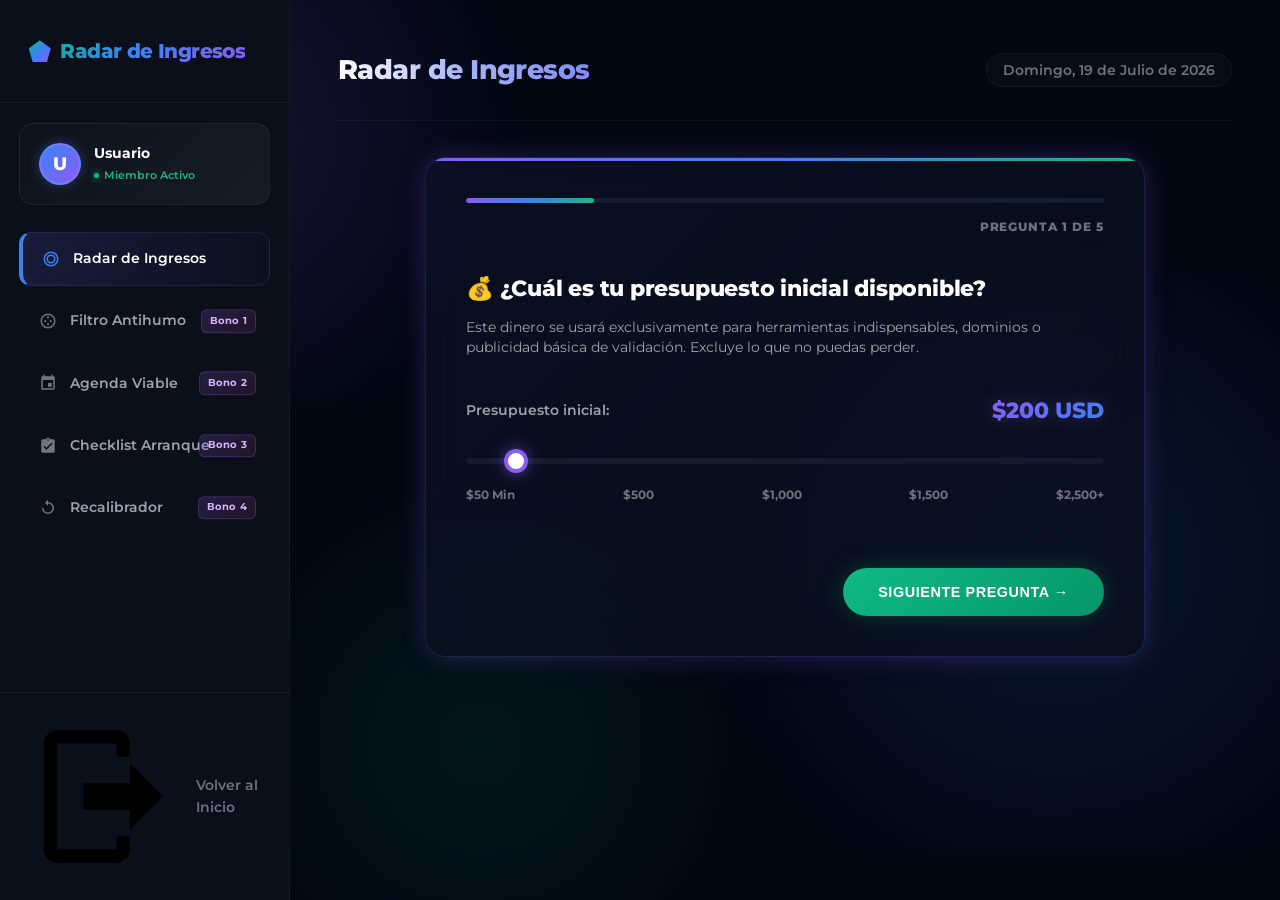
==== app.html @ ad65d9b6 "Add application dashboard interface files app.html and app_style.css." ====
<!DOCTYPE html>
<html lang="es">
<head>
  <meta charset="UTF-8">
  <meta name="viewport" content="width=device-width, initial-scale=1.0">
  <title>Radar de Ingresos - Dashboard</title>
  
  <!-- SEO & Fonts -->
  <meta name="description" content="Dashboard de Radar de Ingresos. Accede a tu diagnóstico, plan de 30 días y herramientas adicionales.">
  <link rel="stylesheet" href="app_style.css">
  
  <!-- PWA Manifest -->
  <link rel="manifest" href="manifest.json">
  <meta name="theme-color" content="#0b0f19">
</head>
<body>

  <!-- Background Decorative Glowing Spheres -->
  <div class="bg-glow-1"></div>
  <div class="bg-glow-2"></div>
  <div class="bg-glow-3"></div>

  <!-- Dashboard Container -->
  <div class="dashboard-container">
    
    <!-- Sidebar Navigation -->
    <aside class="sidebar" id="sidebar">
      <div class="sidebar-header">
        <div class="logo">
          <div class="logo-icon"></div>
          <span>Radar de Ingresos</span>
        </div>
        <button class="mobile-toggle-btn" id="mobileCloseBtn">&times;</button>
      </div>

      <!-- User Profile Card -->
      <div class="user-profile-card">
        <div class="user-avatar" id="userAvatar">U</div>
        <div class="user-info">
          <h4 id="userNameDisplay">Usuario</h4>
          <span class="user-status">Miembro Activo</span>
        </div>
      </div>

      <!-- Nav Menu -->
      <nav class="sidebar-nav">
        <ul>
          <li>
            <a href="#" class="nav-item active" data-target="radar-panel" id="nav-radar">
              <svg viewBox="0 0 24 24" class="nav-icon"><path d="M12,2A10,10 0 1,0 22,12A10,10 0 0,0 12,2M12,4A8,8 0 0,1 20,12A8,8 0 0,1 12,20A8,8 0 0,1 4,12A8,8 0 0,1 12,4M12,6A6,6 0 0,0 6,12A6,6 0 0,0 12,18A6,6 0 0,0 18,12A6,6 0 0,0 12,6M12,8A4,4 0 0,1 16,12A4,4 0 0,1 12,16A4,4 0 0,1 8,12A4,4 0 0,1 12,8Z"/></svg>
              <span>Radar de Ingresos</span>
            </a>
          </li>
          <li>
            <a href="#" class="nav-item" data-target="antihumo-panel" id="nav-antihumo">
              <svg viewBox="0 0 24 24" class="nav-icon"><path d="M12,20A8,8 0 1,1 20,12A8,8 0 0,1 12,20M12,2A10,10 0 1,0 22,12A10,10 0 0,0 12,2M12,5.5A1.5,1.5 0 1,1 10.5,7A1.5,1.5 0 0,1 12,5.5M15.5,10.5A1.5,1.5 0 1,1 14,12A1.5,1.5 0 0,1 15.5,10.5M8.5,10.5A1.5,1.5 0 1,1 7,12A1.5,1.5 0 0,1 8.5,10.5M12,14.5A1.5,1.5 0 1,1 10.5,16A1.5,1.5 0 0,1 12,14.5Z"/></svg>
              <span>Filtro Antihumo</span>
              <span class="badge-new">Bono 1</span>
            </a>
          </li>
          <li>
            <a href="#" class="nav-item" data-target="agenda-panel" id="nav-agenda">
              <svg viewBox="0 0 24 24" class="nav-icon"><path d="M19,19H5V8H19M16,1V3H8V1H6V3H5C3.89,3 3,3.9 3,5V19A2,2 0 0,0 5,21H19A2,2 0 0,0 21,19V5C21,3.9 20.1,3 19,3H18V1M17,12H12V17H17V12Z"/></svg>
              <span>Agenda Viable</span>
              <span class="badge-new">Bono 2</span>
            </a>
          </li>
          <li>
            <a href="#" class="nav-item" data-target="checklist-panel" id="nav-checklist">
              <svg viewBox="0 0 24 24" class="nav-icon"><path d="M19,3H14.82C14.4,1.84 13.3,1 12,1C10.7,1 9.6,1.84 9.18,3H5A2,2 0 0,0 3,5V19A2,2 0 0,0 5,21H19A2,2 0 0,0 21,19V5A2,2 0 0,0 19,3M12,3A1,1 0 0,1 13,4A1,1 0 0,1 12,5A1,1 0 0,1 11,4A1,1 0 0,1 12,3M10,17L6,13L7.41,11.58L10,14.17L16.59,7.58L18,9L10,17Z"/></svg>
              <span>Checklist Arranque</span>
              <span class="badge-new">Bono 3</span>
            </a>
          </li>
          <li>
            <a href="#" class="nav-item" data-target="recalibrador-panel" id="nav-recalibrador">
              <svg viewBox="0 0 24 24" class="nav-icon"><path d="M12,4V1L8,5L12,9V6A6,6 0 0,1 18,12A6,6 0 0,1 12,18A6,6 0 0,1 6,12H4A8,8 0 0,0 12,20A8,8 0 0,0 20,12A8,8 0 0,0 12,4Z"/></svg>
              <span>Recalibrador</span>
              <span class="badge-new">Bono 4</span>
            </a>
          </li>
        </ul>
      </nav>

      <!-- Sidebar Footer -->
      <div class="sidebar-footer">
        <a href="index.html" class="logout-link">
          <svg viewBox="0 0 24 24" class="logout-icon"><path d="M16,17V14H9V10H16V7L21,12L16,17M14,2A2,2 0 0,1 16,4V6H14V4H5V20H14V18H16V20A2,2 0 0,1 14,22H5A2,2 0 0,1 3,20V4A2,2 0 0,1 5,2H14Z"/></svg>
          <span>Volver al Inicio</span>
        </a>
      </div>
    </aside>

    <!-- Main Content Area -->
    <main class="main-content">
      
      <!-- Top Header -->
      <header class="main-header">
        <div class="header-left">
          <button class="mobile-toggle-btn" id="mobileMenuBtn">&#9776;</button>
          <h1 class="header-title" id="panelTitle">Radar de Ingresos</h1>
        </div>
        <div class="header-right">
          <span class="current-date" id="currentDateDisplay">Domingo, 19 de Julio de 2026</span>
        </div>
      </header>

      <!-- Panel Content Container -->
      <div class="panel-container">
        
        <!-- SECTION 1: RADAR PANEL -->
        <section id="radar-panel" class="tab-panel active">
          
          <!-- State A: Diagnostic Wizard (If not completed) -->
          <div id="radar-wizard-container" class="wizard-container glass-card">
            <div class="wizard-header">
              <div class="wizard-progress-bar-wrapper">
                <div class="wizard-progress-bar" id="wizardProgress" style="width: 20%;"></div>
              </div>
              <div class="wizard-steps-indicator">
                Pregunta <span id="currentStepNum">1</span> de 5
              </div>
            </div>
            
            <form id="diagnosticForm" class="wizard-form">
              <!-- Step 1: Capital -->
              <div class="wizard-step-slide active" data-step="1">
                <h3>💰 ¿Cuál es tu presupuesto inicial disponible?</h3>
                <p class="step-desc">Este dinero se usará exclusivamente para herramientas indispensables, dominios o publicidad básica de validación. Excluye lo que no puedas perder.</p>
                <div class="control-container">
                  <div class="slider-display">
                    <span class="slider-label">Presupuesto inicial:</span>
                    <span class="slider-value" id="wizardCapitalDisplay">$200 USD</span>
                  </div>
                  <input type="range" id="wizardCapital" class="range-slider" min="50" max="2500" step="50" value="200">
                  <div class="slider-ticks">
                    <span>$50 Min</span>
                    <span>$500</span>
                    <span>$1,000</span>
                    <span>$1,500</span>
                    <span>$2,500+</span>
                  </div>
                </div>
                <div class="wizard-nav">
                  <button type="button" class="btn-primary next-step-btn">Siguiente Pregunta &rarr;</button>
                </div>
              </div>

              <!-- Step 2: Time -->
              <div class="wizard-step-slide" data-step="2">
                <h3>📅 ¿Cuánto tiempo REAL a la semana puedes dedicarle?</h3>
                <p class="step-desc">Considera tus noches y fines de semana libres de forma sostenible. No sobredimensiones tus fuerzas.</p>
                <div class="control-container">
                  <div class="slider-display">
                    <span class="slider-label">Tiempo disponible:</span>
                    <span class="slider-value" id="wizardTimeDisplay">8 horas / semana</span>
                  </div>
                  <input type="range" id="wizardTime" class="range-slider" min="2" max="30" step="1" value="8">
                  <div class="slider-ticks">
                    <span>2h Min</span>
                    <span>8h (1h/día)</span>
                    <span>15h (2h/día)</span>
                    <span>20h</span>
                    <span>30h+</span>
                  </div>
                </div>
                <div class="wizard-nav">
                  <button type="button" class="btn-secondary prev-step-btn">&larr; Atrás</button>
                  <button type="button" class="btn-primary next-step-btn">Siguiente Pregunta &rarr;</button>
                </div>
              </div>

              <!-- Step 3: Skills -->
              <div class="wizard-step-slide" data-step="3">
                <h3>⚡ Selecciona tus habilidades actuales más fuertes</h3>
                <p class="step-desc">Selecciona las que manejes a nivel básico o intermedio. Si estás desde cero, elige "Ninguna / Iniciante".</p>
                <div class="skills-grid-selector">
                  <div class="skill-card-option" data-skill="marketing">
                    <span class="option-icon">📣</span>
                    <div class="option-info">
                      <h5>Marketing Digital</h5>
                      <span>Redes, pauta, SEO</span>
                    </div>
                  </div>
                  <div class="skill-card-option" data-skill="ventas">
                    <span class="option-icon">🤝</span>
                    <div class="option-info">
                      <h5>Ventas y Negociación</h5>
                      <span>Cierre de llamadas, DMs</span>
                    </div>
                  </div>
                  <div class="skill-card-option" data-skill="diseno">
                    <span class="option-icon">🎨</span>
                    <div class="option-info">
                      <h5>Diseño / Multimedia</h5>
                      <span>Canva, Photoshop, Figma</span>
                    </div>
                  </div>
                  <div class="skill-card-option" data-skill="programacion">
                    <span class="option-icon">💻</span>
                    <div class="option-info">
                      <h5>Programación / Tech</h5>
                      <span>Websites, bases de datos</span>
                    </div>
                  </div>
                  <div class="skill-card-option" data-skill="redaccion">
                    <span class="option-icon">✍️</span>
                    <div class="option-info">
                      <h5>Redacción / Guiones</h5>
                      <span>Copywriting, blogs, guion</span>
                    </div>
                  </div>
                  <div class="skill-card-option" data-skill="video">
                    <span class="option-icon">✂️</span>
                    <div class="option-info">
                      <h5>Edición de Video</h5>
                      <span>CapCut, Premiere, TikToks</span>
                    </div>
                  </div>
                  <div class="skill-card-option active" data-skill="ninguna">
                    <span class="option-icon">🧠</span>
                    <div class="option-info">
                      <h5>Ninguna / Iniciante</h5>
                      <span>Dispuesto a aprender</span>
                    </div>
                  </div>
                </div>
                <div class="wizard-nav">
                  <button type="button" class="btn-secondary prev-step-btn">&larr; Atrás</button>
                  <button type="button" class="btn-primary next-step-btn">Siguiente Pregunta &rarr;</button>
                </div>
              </div>

              <!-- Step 4: Risk Tolerance -->
              <div class="wizard-step-slide" data-step="4">
                <h3>🛡️ ¿Cuál es tu tolerancia al riesgo psicológico y financiero?</h3>
                <p class="step-desc">Determina qué tan cómodo te sientes invirtiendo presupuesto antes de asegurar tus primeros resultados.</p>
                <div class="radio-card-selector">
                  <label class="radio-card">
                    <input type="radio" name="wizardRisk" value="bajo" checked>
                    <div class="radio-card-content">
                      <span class="radio-icon">🟢</span>
                      <div class="radio-text">
                        <h5>Bajo Riesgo</h5>
                        <span>Prefiero no gastar casi nada. Acepto avanzar más despacio.</span>
                      </div>
                    </div>
                  </label>
                  <label class="radio-card">
                    <input type="radio" name="wizardRisk" value="medio">
                    <div class="radio-card-content">
                      <span class="radio-icon">🟡</span>
                      <div class="radio-text">
                        <h5>Riesgo Moderado</h5>
                        <span>Puedo gastar en herramientas básicas de inicio ($100-$300).</span>
                      </div>
                    </div>
                  </label>
                  <label class="radio-card">
                    <input type="radio" name="wizardRisk" value="alto">
                    <div class="radio-card-content">
                      <span class="radio-icon">🔴</span>
                      <div class="radio-text">
                        <h5>Riesgo Alto</h5>
                        <span>Invertiré lo necesario en pauta para forzar conversiones rápidas.</span>
                      </div>
                    </div>
                  </label>
                </div>
                <div class="wizard-nav">
                  <button type="button" class="btn-secondary prev-step-btn">&larr; Atrás</button>
                  <button type="button" class="btn-primary next-step-btn">Siguiente Pregunta &rarr;</button>
                </div>
              </div>

              <!-- Step 5: Primary Goal -->
              <div class="wizard-step-slide" data-step="5">
                <h3>🎯 ¿Cuál es tu objetivo prioritario a corto y mediano plazo?</h3>
                <p class="step-desc">Define el foco estratégico que buscas para esta nueva fuente de ingresos.</p>
                <div class="radio-card-selector">
                  <label class="radio-card">
                    <input type="radio" name="wizardGoal" value="rapido" checked>
                    <div class="radio-card-content">
                      <span class="radio-icon">⚡</span>
                      <div class="radio-text">
                        <h5>Monetización Rápida</h5>
                        <span>Quiero mis primeros dólares extra en 30 días sin complicaciones.</span>
                      </div>
                    </div>
                  </label>
                  <label class="radio-card">
                    <input type="radio" name="wizardGoal" value="activo">
                    <div class="radio-card-content">
                      <span class="radio-icon">🏢</span>
                      <div class="radio-text">
                        <h5>Construcción de Activo</h5>
                        <span>Quiero crear una oferta sólida escalable que se convierta en empresa.</span>
                      </div>
                    </div>
                  </label>
                  <label class="radio-card">
                    <input type="radio" name="wizardGoal" value="automatizado">
                    <div class="radio-card-content">
                      <span class="radio-icon">🤖</span>
                      <div class="radio-text">
                        <h5>Ingreso Pasivo / Automatizado</h5>
                        <span>Prefiero vender activos digitales que funcionen mientras duermo.</span>
                      </div>
                    </div>
                  </label>
                </div>
                <div class="wizard-nav">
                  <button type="button" class="btn-secondary prev-step-btn">&larr; Atrás</button>
                  <button type="submit" class="btn-primary" id="wizardSubmitBtn">Calcular Mi Ruta Perfecta</button>
                </div>
              </div>
            </form>
          </div>

          <!-- State B: Diagnosis Dashboard (If completed) -->
          <div id="radar-dashboard-container" class="radar-dashboard" style="display: none;">
            
            <!-- Summary Row -->
            <div class="dashboard-grid-top">
              
              <!-- Route Highlight Card -->
              <div class="glass-card route-highlight-card">
                <span class="section-tag" style="text-align: left;">Tu Ruta Ganadora</span>
                <h2 id="assignedRouteTitle" style="text-align: left; font-size: clamp(1.4rem, 3vw, 2rem); margin-bottom: 0.5rem;">Cargando...</h2>
                <div class="badge-complexity" id="assignedRouteComplexity">Dificultad: Baja</div>
                <p id="assignedRouteDesc" style="color: var(--text-secondary); margin-top: 1rem; font-size: 0.95rem;">Cargando descripción detallada...</p>
                <div class="dashboard-action-buttons" style="margin-top: 1.5rem; display: flex; gap: 1rem;">
                  <button class="btn-secondary" id="restartDiagnosisBtn" style="padding: 0.7rem 1.2rem; font-size: 0.85rem;">Reiniciar Radar</button>
                </div>
              </div>

              <!-- Friction Gauge Card -->
              <div class="glass-card friction-gauge-card">
                <span class="section-tag">Índice de Fricción</span>
                <div class="gauge-container">
                  <svg viewBox="0 0 100 100" class="gauge-svg">
                    <circle class="gauge-bg" cx="50" cy="50" r="40"></circle>
                    <circle class="gauge-fill" id="frictionGaugeFill" cx="50" cy="50" r="40" stroke-dasharray="251.2" stroke-dashoffset="125.6"></circle>
                  </svg>
                  <div class="gauge-text">
                    <span class="gauge-percentage" id="frictionGaugePercentage">50%</span>
                    <span class="gauge-label" id="frictionGaugeLabel">Moderada</span>
                  </div>
                </div>
                <p class="gauge-explanation">El índice calcula la probabilidad de abandono según tu presupuesto y tiempo libre. A menor fricción, más fácil sostenerlo.</p>
              </div>
            </div>

            <!-- 30-Day Plan Grid -->
            <div class="glass-card plan-30days-card" style="margin-top: 2rem;">
              <div class="plan-header-row">
                <div>
                  <h3>📅 Hoja de Ruta Exacta: Plan de 30 Días</h3>
                  <p style="color: var(--text-secondary); font-size: 0.9rem;">Sigue las tareas diarias para validar y lanzar tu activo. Tu progreso se guarda automáticamente.</p>
                </div>
                <div class="plan-progress-wrapper">
                  <span class="progress-lbl">Progreso Plan: <strong id="planProgressPercent">0%</strong></span>
                  <div class="progress-bar-container">
                    <div class="progress-bar-fill" id="planProgressBar" style="width: 0%;"></div>
                  </div>
                </div>
              </div>

              <!-- Weeks Container -->
              <div class="weeks-accordion" id="weeksAccordion">
                
                <!-- Week 1 -->
                <div class="week-section active" data-week="1">
                  <button class="week-header-btn">
                    <span>Semana 01: Fundamentos y Validación de Oferta (Días 1-7)</span>
                    <span class="week-toggle-icon">&minus;</span>
                  </button>
                  <div class="week-content">
                    <ul class="task-list" id="week1-tasks">
                      <!-- Dynamic JS Content -->
                    </ul>
                  </div>
                </div>

                <!-- Week 2 -->
                <div class="week-section" data-week="2">
                  <button class="week-header-btn">
                    <span>Semana 02: Infraestructura Mínima y Oferta Irresistible (Días 8-15)</span>
                    <span class="week-toggle-icon">+</span>
                  </button>
                  <div class="week-content">
                    <ul class="task-list" id="week2-tasks">
                      <!-- Dynamic JS Content -->
                    </ul>
                  </div>
                </div>

                <!-- Week 3 -->
                <div class="week-section" data-week="3">
                  <button class="week-header-btn">
                    <span>Semana 03: Prospección Activa y Tráfico Orgánico (Días 16-23)</span>
                    <span class="week-toggle-icon">+</span>
                  </button>
                  <div class="week-content">
                    <ul class="task-list" id="week3-tasks">
                      <!-- Dynamic JS Content -->
                    </ul>
                  </div>
                </div>

                <!-- Week 4 -->
                <div class="week-section" data-week="4">
                  <button class="week-header-btn">
                    <span>Semana 04: Cierre de Ventas y Recalibración (Días 24-30)</span>
                    <span class="week-toggle-icon">+</span>
                  </button>
                  <div class="week-content">
                    <ul class="task-list" id="week4-tasks">
                      <!-- Dynamic JS Content -->
                    </ul>
                  </div>
                </div>
              </div>
            </div>
          </div>
        </section>
        
        <!-- SECTION 2: FILTRO ANTIHUMO PANEL -->
        <section id="antihumo-panel" class="tab-panel">
          <div class="container-split">
            <!-- Form Card -->
            <div class="glass-card form-antihumo">
              <h3>🧪 Bono 1: Filtro Antihumo</h3>
              <p class="subtitle-panel">Calcula el riesgo oculto de cualquier propuesta de negocio digital que hayas visto en redes antes de gastar tu dinero.</p>
              
              <form id="antihumoForm" class="panel-form">
                <div class="form-group">
                  <label for="smokeBusiness">Modelo de Negocio Prometido</label>
                  <select id="smokeBusiness" class="form-input">
                    <option value="trading">Trading / Crypto de Futuros</option>
                    <option value="dropshipping">Dropshipping Internacional (Shopify)</option>
                    <option value="amazon">Amazon FBA / Marca Propia</option>
                    <option value="afiliados">Afiliados (Mentores Hype/Gurus)</option>
                    <option value="inmobiliario">Co-hosting Inmobiliario (Airbnb sin propiedades)</option>
                    <option value="youtube">YouTube Automatizado (Canales Faceless)</option>
                    <option value="mlm">Marketing Multinivel (MLM / Academia de Liderazgo)</option>
                    <option value="plantillas">Venta de Plantillas Digitales / Infoproductos</option>
                    <option value="custom">Otro modelo / Promesa de Instagram</option>
                  </select>
                </div>
                <div class="form-group">
                  <label for="smokePromise">Ingreso Mensual Prometido ($ USD)</label>
                  <input type="number" id="smokePromise" class="form-input" placeholder="Ej: 5000" value="2000" min="100">
                </div>
                <div class="form-group">
                  <label for="smokeCapital">Capital de inicio sugerido por el Gurú ($ USD)</label>
                  <input type="number" id="smokeCapital" class="form-input" placeholder="Ej: 100" value="100" min="0">
                </div>
                <div class="form-group">
                  <label for="smokeHours">Horas de trabajo diarias sugeridas</label>
                  <input type="number" id="smokeHours" class="form-input" placeholder="Ej: 2" value="2" min="1" max="24">
                </div>
                <button type="submit" class="btn-primary" style="width: 100%; border-radius: 8px;">Evaluar Humo Comercial</button>
              </form>
            </div>

            <!-- Result Card -->
            <div class="glass-card result-antihumo" id="antihumoResultBox">
              <div class="result-placeholder">Ingresa los datos para ejecutar la calculadora antihumo.</div>
            </div>
          </div>
        </section>

        <!-- SECTION 3: AGENDA VIABLE PANEL -->
        <section id="agenda-panel" class="tab-panel">
          <div class="container-split">
            <!-- Controls Card -->
            <div class="glass-card agenda-controls">
              <h3>📅 Bono 2: Agenda Viable</h3>
              <p class="subtitle-panel">Ajusta tus tareas diarias a tus horas libres reales sin sacrificar tus horas indispensables de sueño.</p>
              
              <form id="agendaForm" class="panel-form">
                <div class="form-group">
                  <label>Tu Jornada Laboral Habitual (Lunes a Viernes)</label>
                  <select id="agendaJobTime" class="form-input">
                    <option value="9-18">Completa de Oficina (9:00 - 18:00)</option>
                    <option value="8-14">Media Jornada / Mañanas (8:00 - 14:00)</option>
                    <option value="14-22">Tarde / Noche (14:00 - 22:00)</option>
                    <option value="libre">Independiente / Horario flexible</option>
                  </select>
                </div>

                <div class="form-group">
                  <label>¿Qué días prefieres enfocar tu proyecto?</label>
                  <div class="checkbox-grid">
                    <label class="check-box-lbl"><input type="checkbox" id="chk-mon" checked> Lun</label>
                    <label class="check-box-lbl"><input type="checkbox" id="chk-tue" checked> Mar</label>
                    <label class="check-box-lbl"><input type="checkbox" id="chk-wed" checked> Mié</label>
                    <label class="check-box-lbl"><input type="checkbox" id="chk-thu" checked> Jue</label>
                    <label class="check-box-lbl"><input type="checkbox" id="chk-fri" checked> Vie</label>
                    <label class="check-box-lbl"><input type="checkbox" id="chk-sat" checked> Sáb</label>
                    <label class="check-box-lbl"><input type="checkbox" id="chk-sun"> Dom</label>
                  </div>
                </div>

                <div class="form-group">
                  <label>Horas libres reales destinadas al día</label>
                  <select id="agendaDailyHours" class="form-input">
                    <option value="1">1 hora al día (Micro-foco)</option>
                    <option value="2" selected>2 horas al día (Óptimo recomendado)</option>
                    <option value="3">3 horas al día (Intenso)</option>
                  </select>
                </div>

                <button type="submit" class="btn-primary" style="width: 100%; border-radius: 8px;">Ajustar Mi Agenda Semanal</button>
              </form>
            </div>

            <!-- Schedule View -->
            <div class="glass-card agenda-calendar">
              <div id="agendaResultBox">
                <div class="result-placeholder">Genera tu agenda viable para visualizar tu semana.</div>
              </div>
              <div id="agendaActionContainer" style="display: none; margin-top: 1.5rem; display: flex; justify-content: flex-end;">
                <button type="button" class="btn-secondary" id="exportAgendaBtn" style="padding: 0.7rem 1.2rem; font-size: 0.85rem;">💾 Descargar Agenda (.txt)</button>
              </div>
            </div>
          </div>
        </section>

        <!-- SECTION 4: CHECKLIST ARRANQUE PANEL -->
        <section id="checklist-panel" class="tab-panel">
          <div class="glass-card checklist-main-card">
            <div class="checklist-header-row">
              <div>
                <h3>🚀 Bono 3: Checklist de Arranque de 48 Horas</h3>
                <p style="color: var(--text-secondary); font-size: 0.95rem; margin-top: 0.25rem;">La infraestructura digital básica y las plantillas exactas que necesitas según tu ruta recomendada.</p>
              </div>
              <div class="checklist-route-badge" id="checklistRouteName">Cargando Ruta...</div>
            </div>
            
            <div class="checklist-split-content" style="margin-top: 2rem; display: grid; grid-template-columns: 1fr 1fr; gap: 2rem;">
              <!-- Left: Tools & Links -->
              <div class="checklist-tools-column">
                <h4>🛠️ Herramientas Clave para Configurar</h4>
                <p style="color: var(--text-muted); font-size: 0.8rem; margin-bottom: 1rem;">Todas las herramientas propuestas tienen versión gratuita o de prueba sin tarjeta.</p>
                <div class="tools-list-container" id="checklistToolsList">
                  <!-- Dynamic JS -->
                </div>
              </div>
              
              <!-- Right: Templates -->
              <div class="checklist-templates-column">
                <h4>📄 Plantillas Listas para Copiar</h4>
                <p style="color: var(--text-muted); font-size: 0.8rem; margin-bottom: 1rem;">Haz clic en el botón de copiar y utilízalos para tus primeros contactos.</p>
                <div class="templates-container" id="checklistTemplatesList">
                  <!-- Dynamic JS -->
                </div>
              </div>
            </div>
          </div>
        </section>

        <!-- SECTION 5: RECALIBRADOR PANEL -->
        <section id="recalibrador-panel" class="tab-panel">
          <div class="glass-card recalibrador-card" style="max-width: 800px; margin: 0 auto;">
            <h3>🔄 Bono 4: Recalibrador Mensual de Estrategia</h3>
            <p style="color: var(--text-secondary); margin-bottom: 2rem;">¿Te has estancado en el día 15 o tus condiciones de tiempo/dinero cambiaron? Selecciona tu obstáculo para recalibrar tu plan.</p>
            
            <form id="recalibradorForm" class="panel-form" style="max-width: 100%;">
              <div class="form-group">
                <label>1. ¿Cuántos días llevas ejecutando activamente tu ruta actual?</label>
                <div class="checkbox-grid" style="grid-template-columns: repeat(auto-fit, minmax(150px, 1fr));">
                  <label class="radio-card-option"><input type="radio" name="recalDays" value="1-10" checked> 1 a 10 días</label>
                  <label class="radio-card-option"><input type="radio" name="recalDays" value="11-20"> 11 a 20 días</label>
                  <label class="radio-card-option"><input type="radio" name="recalDays" value="21+"> Más de 20 días</label>
                </div>
              </div>

              <div class="form-group">
                <label>2. ¿Cuál es el principal cuello de botella que experimentas hoy?</label>
                <div class="radio-card-selector" style="grid-template-columns: 1fr;">
                  <label class="radio-card">
                    <input type="radio" name="recalBlocker" value="tiempo" checked>
                    <div class="radio-card-content">
                      <span class="radio-icon">⏰</span>
                      <div class="radio-text">
                        <h5>Falta de Tiempo Real</h5>
                        <span>Mi trabajo me consume y no llego a cumplir las tareas diarias.</span>
                      </div>
                    </div>
                  </label>
                  <label class="radio-card">
                    <input type="radio" name="recalBlocker" value="tecnico">
                    <div class="radio-card-content">
                      <span class="radio-icon">🔧</span>
                      <div class="radio-text">
                        <h5>Bloqueo Técnico</h5>
                        <span>Me trabé configurando la landing page, el dominio o las herramientas.</span>
                      </div>
                    </div>
                  </label>
                  <label class="radio-card">
                    <input type="radio" name="recalBlocker" value="leads">
                    <div class="radio-card-content">
                      <span class="radio-icon">📣</span>
                      <div class="radio-text">
                        <h5>No consigo Lead / Tráfico</h5>
                        <span>Publico contenidos o escribo pero nadie me responde ni visita mi oferta.</span>
                      </div>
                    </div>
                  </label>
                  <label class="radio-card">
                    <input type="radio" name="recalBlocker" value="ventas">
                    <div class="radio-card-content">
                      <span class="radio-icon">💰</span>
                      <div class="radio-text">
                        <h5>Tengo interesados pero 0 Ventas</h5>
                        <span>He chateado con prospectos o me han preguntado pero al dar el precio desaparecen.</span>
                      </div>
                    </div>
                  </label>
                </div>
              </div>

              <button type="submit" class="btn-primary" style="width: 100%; border-radius: 8px;">Analizar y Recalibrar Estrategia</button>
            </form>

            <div class="recalibrador-result-box" id="recalibradorResultBox" style="display: none; margin-top: 2rem;">
              <!-- Filled via JS -->
            </div>
          </div>
        </section>

      </div>
    </main>

  </div>

  <!-- PWA Install Banner -->
  <div class="pwa-install-banner" id="pwaInstallBanner" style="display: none;">
    <div class="pwa-banner-content glass-card">
      <span class="pwa-close-btn" id="pwaCloseBannerBtn">&times;</span>
      <div class="pwa-icon-glow">📲</div>
      <div class="pwa-text-group">
        <h4>Instalar Radar de Ingresos</h4>
        <p>Agrégala a tu pantalla de inicio para usarla como una aplicación normal, más rápido y sin internet.</p>
      </div>
      <button class="btn-primary pwa-install-btn" id="pwaInstallBtn">Instalar App</button>
    </div>
  </div>

  <!-- iOS Install Instruction Tooltip -->
  <div class="ios-install-tooltip" id="iosInstallTooltip" style="display: none;">
    <div class="ios-tooltip-content glass-card">
      <span class="pwa-close-btn" id="iosCloseTooltipBtn">&times;</span>
      <div class="ios-tooltip-header">
        <span>📲 Instalar en tu iPhone / iPad</span>
      </div>
      <p>Para agregar esta aplicación a tu pantalla de inicio en iOS:</p>
      <ol class="ios-steps">
        <li>Toca el botón de compartir <strong>"Compartir"</strong> <span style="font-size: 1.1rem; vertical-align: middle;">📤</span> (en la barra inferior de Safari).</li>
        <li>Desliza hacia abajo y selecciona <strong>"Agregar a Inicio"</strong> <span style="font-size: 1.1rem; vertical-align: middle;">➕</span>.</li>
      </ol>
    </div>
  </div>

  <script src="app_dashboard.js"></script>
</body>
</html>
---- app_style.css ----
@import url('https://fonts.googleapis.com/css2?family=Montserrat:wght@400;500;600;700;800&display=swap');

:root {
  --bg-primary: #030712;
  --bg-secondary: #0b0f19;
  --bg-tertiary: #131b2e;
  --accent-green: #10b981;
  --accent-green-hover: #059669;
  --accent-blue: #3b82f6;
  --accent-purple: #8b5cf6;
  --accent-pink: #ec4899;
  --accent-red: #f43f5e;
  --accent-yellow: #f59e0b;
  --text-primary: #f9fafb;
  --text-secondary: #9ca3af;
  --text-muted: #6b7280;
  
  --border-light: rgba(255, 255, 255, 0.05);
  --glass-bg: linear-gradient(135deg, rgba(16, 24, 48, 0.5) 0%, rgba(10, 14, 26, 0.7) 100%);
  --glass-border: rgba(255, 255, 255, 0.07);
  --glass-border-glow: rgba(99, 102, 241, 0.2);
  
  --shadow-glow: 0 0 25px rgba(16, 185, 129, 0.25);
  --shadow-blue-glow: 0 0 25px rgba(59, 130, 246, 0.25);
  --shadow-purple-glow: 0 0 25px rgba(139, 92, 246, 0.25);
  
  --transition-smooth: all 0.4s cubic-bezier(0.16, 1, 0.3, 1);
  --border-radius-lg: 20px;
  --border-radius-md: 12px;
}

* {
  margin: 0;
  padding: 0;
  box-sizing: border-box;
}

html {
  font-family: 'Montserrat', sans-serif;
  background-color: var(--bg-primary);
  color: var(--text-primary);
  overflow-x: hidden;
  height: 100%;
}

body {
  line-height: 1.6;
  -webkit-font-smoothing: antialiased;
  height: 100%;
}

/* Background Effects (Glowing Tech Spheres) */
.bg-glow-1 {
  position: fixed;
  top: -15%;
  left: -15%;
  width: 60%;
  height: 60%;
  background: radial-gradient(circle at center, rgba(139, 92, 246, 0.15) 0%, rgba(3, 7, 18, 0) 70%);
  z-index: -1;
  pointer-events: none;
}

.bg-glow-2 {
  position: fixed;
  top: 30%;
  right: -15%;
  width: 65%;
  height: 65%;
  background: radial-gradient(circle at center, rgba(59, 130, 246, 0.12) 0%, rgba(3, 7, 18, 0) 70%);
  z-index: -1;
  pointer-events: none;
}

.bg-glow-3 {
  position: fixed;
  bottom: -10%;
  left: 10%;
  width: 55%;
  height: 55%;
  background: radial-gradient(circle at center, rgba(16, 185, 129, 0.08) 0%, rgba(3, 7, 18, 0) 70%);
  z-index: -1;
  pointer-events: none;
}

/* Dashboard Container Grid */
.dashboard-container {
  display: grid;
  grid-template-columns: 290px 1fr;
  min-height: 100vh;
}

/* Sidebar Navigation Panel */
.sidebar {
  background-color: var(--bg-secondary);
  border-right: 1px solid var(--border-light);
  display: flex;
  flex-direction: column;
  height: 100vh;
  position: sticky;
  top: 0;
  z-index: 100;
  transition: var(--transition-smooth);
}

.sidebar-header {
  padding: 2.2rem 1.8rem;
  border-bottom: 1px solid var(--border-light);
  display: flex;
  justify-content: space-between;
  align-items: center;
}

.logo {
  font-size: 1.25rem;
  font-weight: 800;
  letter-spacing: -0.03em;
  background: linear-gradient(135deg, var(--accent-green) 0%, var(--accent-blue) 50%, var(--accent-purple) 100%);
  -webkit-background-clip: text;
  -webkit-text-fill-color: transparent;
  display: flex;
  align-items: center;
  gap: 0.6rem;
}

.logo-icon {
  width: 22px;
  height: 22px;
  background: linear-gradient(135deg, var(--accent-green) 0%, var(--accent-blue) 50%, var(--accent-purple) 100%);
  clip-path: polygon(50% 0%, 100% 38%, 82% 100%, 18% 100%, 0% 38%);
  box-shadow: 0 0 15px rgba(59, 130, 246, 0.4);
}

.mobile-toggle-btn {
  display: none;
  background: none;
  border: none;
  color: var(--text-primary);
  font-size: 1.6rem;
  cursor: pointer;
  transition: var(--transition-smooth);
}

.mobile-toggle-btn:hover {
  color: var(--accent-blue);
}

/* User Card Panel */
.user-profile-card {
  padding: 1.2rem;
  margin: 1.2rem;
  background: linear-gradient(135deg, rgba(255, 255, 255, 0.02) 0%, rgba(255, 255, 255, 0.05) 100%);
  border: 1px solid rgba(255, 255, 255, 0.05);
  border-radius: 14px;
  display: flex;
  align-items: center;
  gap: 0.8rem;
  transition: var(--transition-smooth);
}

.user-profile-card:hover {
  background: linear-gradient(135deg, rgba(255, 255, 255, 0.04) 0%, rgba(255, 255, 255, 0.07) 100%);
  border-color: rgba(255, 255, 255, 0.1);
  transform: translateY(-2px);
}

.user-avatar {
  width: 42px;
  height: 42px;
  border-radius: 50%;
  background: linear-gradient(135deg, var(--accent-blue) 0%, var(--accent-purple) 100%);
  color: #fff;
  font-weight: 800;
  display: flex;
  align-items: center;
  justify-content: center;
  font-size: 1.1rem;
  box-shadow: 0 0 12px rgba(59, 130, 246, 0.35);
  border: 2px solid rgba(255, 255, 255, 0.1);
}

.user-info h4 {
  font-size: 0.85rem;
  font-weight: 700;
  color: #fff;
}

.user-status {
  font-size: 0.68rem;
  color: var(--accent-green);
  font-weight: 600;
  display: flex;
  align-items: center;
  gap: 0.3rem;
  margin-top: 0.1rem;
}

.user-status::before {
  content: '';
  width: 5px;
  height: 5px;
  background-color: var(--accent-green);
  border-radius: 50%;
  display: inline-block;
  box-shadow: 0 0 6px var(--accent-green);
}

/* Navigation Links */
.sidebar-nav {
  flex-grow: 1;
  padding: 0.5rem 1.2rem;
}

.sidebar-nav ul {
  list-style: none;
  display: flex;
  flex-direction: column;
  gap: 0.5rem;
}

.nav-item {
  display: flex;
  align-items: center;
  padding: 0.95rem 1.2rem;
  color: var(--text-secondary);
  text-decoration: none;
  font-size: 0.85rem;
  font-weight: 600;
  border-radius: 12px;
  transition: var(--transition-smooth);
  position: relative;
  gap: 0.8rem;
  border: 1px solid transparent;
}

.nav-icon {
  width: 18px;
  height: 18px;
  fill: currentColor;
  opacity: 0.7;
  transition: var(--transition-smooth);
}

.nav-item:hover {
  color: #fff;
  background: rgba(255, 255, 255, 0.03);
  border-color: rgba(255, 255, 255, 0.03);
}

.nav-item:hover .nav-icon {
  opacity: 1;
  transform: scale(1.1);
}

.nav-item.active {
  color: #fff;
  background: linear-gradient(90deg, rgba(99, 102, 241, 0.15) 0%, rgba(99, 102, 241, 0.02) 100%);
  border: 1px solid rgba(99, 102, 241, 0.15);
  border-left: 4px solid var(--accent-blue);
  box-shadow: inset 2px 0 10px rgba(99, 102, 241, 0.05);
}

.nav-item.active .nav-icon {
  opacity: 1;
  color: var(--accent-blue);
}

.badge-new {
  position: absolute;
  right: 0.8rem;
  top: 50%;
  transform: translateY(-50%);
  background: linear-gradient(135deg, rgba(139, 92, 246, 0.2) 0%, rgba(236, 72, 153, 0.1) 100%);
  border: 1px solid rgba(139, 92, 246, 0.25);
  color: #d8b4fe;
  font-size: 0.65rem;
  padding: 0.15rem 0.5rem;
  border-radius: 6px;
  font-weight: 700;
  letter-spacing: 0.02em;
}

/* Sidebar Footer */
.sidebar-footer {
  padding: 1.5rem;
  border-top: 1px solid var(--border-light);
}

.logout-link {
  display: flex;
  align-items: center;
  gap: 0.8rem;
  color: var(--text-muted);
  text-decoration: none;
  font-size: 0.85rem;
  font-weight: 600;
  transition: var(--transition-smooth);
}

.logout-link:hover {
  color: var(--accent-red);
}

/* Main Dashboard Panel */
.main-content {
  padding: 3rem;
  overflow-y: auto;
  height: 100vh;
}

.main-header {
  display: flex;
  justify-content: space-between;
  align-items: center;
  border-bottom: 1px solid var(--border-light);
  padding-bottom: 1.8rem;
  margin-bottom: 2.2rem;
}

.header-title {
  font-size: 1.7rem;
  font-weight: 800;
  letter-spacing: -0.02em;
  background: linear-gradient(90deg, #fff 0%, #a5b4fc 50%, #818cf8 100%);
  -webkit-background-clip: text;
  -webkit-text-fill-color: transparent;
  text-align: left;
  margin-bottom: 0;
}

.current-date {
  color: var(--text-muted);
  font-size: 0.85rem;
  font-weight: 600;
  background: rgba(255, 255, 255, 0.02);
  padding: 0.5rem 1rem;
  border-radius: 20px;
  border: 1px solid var(--border-light);
}

/* Tab Panels */
.tab-panel {
  display: none;
  animation: tabFadeIn 0.5s cubic-bezier(0.16, 1, 0.3, 1) forwards;
}

.tab-panel.active {
  display: block;
}

@keyframes tabFadeIn {
  from { opacity: 0; transform: translateY(12px); }
  to { opacity: 1; transform: translateY(0); }
}

/* Glassmorphism Cards layout */
.glass-card {
  background: var(--glass-bg);
  backdrop-filter: blur(20px);
  -webkit-backdrop-filter: blur(20px);
  border: 1px solid var(--glass-border);
  border-radius: var(--border-radius-lg);
  padding: 2.5rem;
  transition: var(--transition-smooth);
  box-shadow: 0 10px 40px rgba(0, 0, 0, 0.2);
}

.glass-card:hover {
  border-color: rgba(255, 255, 255, 0.12);
  box-shadow: 0 20px 50px rgba(0, 0, 0, 0.3);
  transform: translateY(-4px);
}

/* Wizard Form */
.wizard-container {
  max-width: 720px;
  margin: 0 auto;
  border: 1px solid var(--glass-border-glow);
  box-shadow: var(--shadow-purple-glow);
  position: relative;
  overflow: hidden;
}

.wizard-container::before {
  content: '';
  position: absolute;
  top: 0;
  left: 0;
  right: 0;
  height: 3px;
  background: linear-gradient(90deg, var(--accent-purple), var(--accent-blue), var(--accent-green));
}

.wizard-header {
  display: flex;
  flex-direction: column;
  gap: 0.9rem;
  margin-bottom: 2.2rem;
}

.wizard-progress-bar-wrapper {
  background-color: var(--bg-tertiary);
  height: 5px;
  border-radius: 10px;
  overflow: hidden;
}

.wizard-progress-bar {
  background: linear-gradient(90deg, var(--accent-purple) 0%, var(--accent-blue) 50%, var(--accent-green) 100%);
  height: 100%;
  border-radius: 10px;
  transition: width 0.5s cubic-bezier(0.16, 1, 0.3, 1);
  box-shadow: 0 0 15px rgba(139, 92, 246, 0.6);
}

.wizard-steps-indicator {
  font-size: 0.75rem;
  font-weight: 800;
  color: var(--text-muted);
  text-transform: uppercase;
  letter-spacing: 0.08em;
  text-align: right;
}

.wizard-step-slide {
  display: none;
  flex-direction: column;
}

.wizard-step-slide.active {
  display: flex;
  animation: slideFade 0.4s cubic-bezier(0.16, 1, 0.3, 1) forwards;
}

@keyframes slideFade {
  from { opacity: 0; transform: translateX(15px); }
  to { opacity: 1; transform: translateX(0); }
}

.wizard-step-slide h3 {
  font-size: 1.4rem;
  color: #fff;
  font-weight: 800;
  margin-bottom: 0.6rem;
  letter-spacing: -0.01em;
}

.step-desc {
  font-size: 0.85rem;
  color: var(--text-secondary);
  margin-bottom: 2.2rem;
  line-height: 1.5;
}

/* Range Slider Control */
.control-container {
  margin-bottom: 2.8rem;
}

.slider-display {
  display: flex;
  justify-content: space-between;
  align-items: center;
  margin-bottom: 1.2rem;
}

.slider-label {
  font-size: 0.88rem;
  font-weight: 600;
  color: var(--text-secondary);
}

.slider-value {
  font-size: 1.35rem;
  font-weight: 800;
  background: linear-gradient(135deg, var(--accent-purple) 0%, var(--accent-blue) 100%);
  -webkit-background-clip: text;
  -webkit-text-fill-color: transparent;
  filter: drop-shadow(0 0 8px rgba(139, 92, 246, 0.3));
}

.range-slider {
  -webkit-appearance: none;
  width: 100%;
  height: 6px;
  border-radius: 10px;
  background: var(--bg-tertiary);
  outline: none;
  transition: var(--transition-smooth);
}

.range-slider::-webkit-slider-thumb {
  -webkit-appearance: none;
  appearance: none;
  width: 24px;
  height: 24px;
  border-radius: 50%;
  background: #fff;
  border: 4px solid var(--accent-purple);
  cursor: pointer;
  box-shadow: 0 0 15px rgba(139, 92, 246, 0.6);
  transition: transform 0.2s cubic-bezier(0.16, 1, 0.3, 1), background-color 0.2s;
}

.range-slider::-webkit-slider-thumb:hover {
  transform: scale(1.2);
  background-color: var(--accent-purple);
}

.slider-ticks {
  display: flex;
  justify-content: space-between;
  font-size: 0.75rem;
  color: var(--text-muted);
  margin-top: 0.8rem;
  font-weight: 700;
}

/* Skills Cards Selection */
.skills-grid-selector {
  display: grid;
  grid-template-columns: repeat(auto-fit, minmax(200px, 1fr));
  gap: 1.2rem;
  margin-bottom: 2.2rem;
}

.skill-card-option {
  background: var(--bg-tertiary);
  border: 1px solid var(--border-light);
  border-radius: var(--border-radius-md);
  padding: 1.2rem;
  display: flex;
  align-items: center;
  gap: 1rem;
  cursor: pointer;
  transition: var(--transition-smooth);
}

.option-icon {
  font-size: 1.6rem;
  flex-shrink: 0;
  transition: var(--transition-smooth);
}

.option-info h5 {
  font-size: 0.88rem;
  font-weight: 700;
  color: #fff;
  margin-bottom: 0.2rem;
  transition: var(--transition-smooth);
}

.option-info span {
  font-size: 0.72rem;
  color: var(--text-muted);
  font-weight: 500;
}

.skill-card-option:hover {
  border-color: rgba(255, 255, 255, 0.15);
  background: rgba(255, 255, 255, 0.02);
  transform: translateY(-2px);
}

.skill-card-option:hover .option-icon {
  transform: scale(1.15);
}

.skill-card-option.active {
  background: linear-gradient(135deg, rgba(139, 92, 246, 0.15) 0%, rgba(59, 130, 246, 0.05) 100%);
  border-color: var(--accent-purple);
  box-shadow: var(--shadow-purple-glow);
}

.skill-card-option.active .option-info h5 {
  color: #fff;
  text-shadow: 0 0 10px rgba(139, 92, 246, 0.2);
}

/* Radio Option Cards (Risk/Goal) */
.radio-card-selector {
  display: grid;
  grid-template-columns: 1fr;
  gap: 1.2rem;
  margin-bottom: 2.8rem;
}

.radio-card {
  display: block;
  cursor: pointer;
}

.radio-card input[type="radio"] {
  display: none;
}

.radio-card-content {
  background: var(--bg-tertiary);
  border: 1px solid var(--border-light);
  border-radius: var(--border-radius-md);
  padding: 1.3rem;
  display: flex;
  align-items: center;
  gap: 1.2rem;
  transition: var(--transition-smooth);
}

.radio-card-content h5 {
  font-size: 0.95rem;
  font-weight: 700;
  color: #fff;
  margin-bottom: 0.2rem;
}

.radio-card-content span {
  font-size: 0.78rem;
  color: var(--text-secondary);
}

.radio-card:hover .radio-card-content {
  border-color: rgba(255, 255, 255, 0.15);
  transform: translateY(-2px);
}

.radio-card input[type="radio"]:checked + .radio-card-content {
  background: linear-gradient(135deg, rgba(139, 92, 246, 0.15) 0%, rgba(59, 130, 246, 0.05) 100%);
  border-color: var(--accent-purple);
  box-shadow: var(--shadow-purple-glow);
}

/* Navigation Buttons */
.wizard-nav {
  display: flex;
  justify-content: flex-end;
  gap: 1.2rem;
  margin-top: 1.2rem;
}

.btn-primary, .btn-secondary {
  padding: 1rem 2.2rem;
  font-size: 0.9rem;
  font-weight: 800;
  cursor: pointer;
  border-radius: 50px;
  text-decoration: none;
  display: inline-flex;
  align-items: center;
  justify-content: center;
  text-transform: uppercase;
  letter-spacing: 0.04em;
  transition: var(--transition-smooth);
}

.btn-primary {
  color: #fff;
  background: linear-gradient(135deg, var(--accent-green) 0%, var(--accent-green-hover) 100%);
  border: none;
  box-shadow: var(--shadow-glow);
}

.btn-primary:hover {
  transform: translateY(-3px);
  box-shadow: 0 10px 25px rgba(16, 185, 129, 0.45);
}

.btn-primary:active {
  transform: translateY(-1px);
}

.btn-secondary {
  color: var(--text-primary);
  background: rgba(255, 255, 255, 0.04);
  border: 1px solid var(--border-light);
}

.btn-secondary:hover {
  background: rgba(255, 255, 255, 0.08);
  border-color: var(--text-secondary);
  transform: translateY(-2px);
}

/* Dashboard Home View */
.radar-dashboard {
  animation: tabFadeIn 0.5s cubic-bezier(0.16, 1, 0.3, 1) forwards;
}

.dashboard-grid-top {
  display: grid;
  grid-template-columns: 1.25fr 0.75fr;
  gap: 2.2rem;
}

.route-highlight-card {
  border-left: 5px solid var(--accent-green);
  box-shadow: inset 5px 0 15px rgba(16, 185, 129, 0.02);
}

.badge-complexity {
  display: inline-block;
  background: rgba(16, 185, 129, 0.1);
  color: var(--accent-green);
  border: 1px solid rgba(16, 185, 129, 0.2);
  font-size: 0.72rem;
  font-weight: 800;
  padding: 0.25rem 0.7rem;
  border-radius: 6px;
  letter-spacing: 0.02em;
}

.badge-complexity.moderada {
  background: rgba(59, 130, 246, 0.1);
  color: var(--accent-blue);
  border-color: rgba(59, 130, 246, 0.2);
}

.badge-complexity.alta {
  background: rgba(244, 63, 94, 0.1);
  color: var(--accent-red);
  border-color: rgba(244, 63, 94, 0.2);
}

/* Friction Circular Gauge Panel */
.friction-gauge-card {
  display: flex;
  flex-direction: column;
  align-items: center;
  justify-content: center;
  text-align: center;
  position: relative;
}

.gauge-container {
  position: relative;
  width: 150px;
  height: 150px;
  margin: 1.2rem 0;
}

.gauge-svg {
  transform: rotate(-90deg);
  width: 100%;
  height: 100%;
}

.gauge-bg {
  fill: none;
  stroke: var(--bg-tertiary);
  stroke-width: 7;
}

.gauge-fill {
  fill: none;
  stroke-width: 7;
  stroke-linecap: round;
  transition: stroke-dashoffset 0.8s ease-in-out, stroke 0.8s ease;
  filter: drop-shadow(0 0 5px rgba(59, 130, 246, 0.3));
}

.gauge-text {
  position: absolute;
  top: 50%;
  left: 50%;
  transform: translate(-50%, -50%);
  display: flex;
  flex-direction: column;
  align-items: center;
}

.gauge-percentage {
  font-size: 1.8rem;
  font-weight: 800;
  color: #fff;
  line-height: 1.1;
  text-shadow: 0 0 10px rgba(255, 255, 255, 0.1);
}

.gauge-label {
  font-size: 0.7rem;
  font-weight: 800;
  text-transform: uppercase;
  color: var(--text-muted);
  letter-spacing: 0.05em;
  margin-top: 0.2rem;
}

.gauge-explanation {
  font-size: 0.75rem;
  color: var(--text-muted);
  line-height: 1.5;
  margin: 0;
  max-width: 220px;
}

/* 30-Day Plan */
.plan-header-row {
  display: flex;
  justify-content: space-between;
  align-items: center;
  flex-wrap: wrap;
  gap: 1.8rem;
  border-bottom: 1px solid var(--border-light);
  padding-bottom: 1.8rem;
  margin-bottom: 1.8rem;
}

.plan-progress-wrapper {
  display: flex;
  flex-direction: column;
  gap: 0.6rem;
  min-width: 240px;
}

.progress-lbl {
  font-size: 0.8rem;
  color: var(--text-secondary);
  font-weight: 700;
  display: flex;
  justify-content: space-between;
}

.progress-bar-container {
  background: var(--bg-tertiary);
  height: 10px;
  border-radius: 20px;
  overflow: hidden;
  border: 1px solid var(--border-light);
  padding: 1px;
}

.progress-bar-fill {
  background: linear-gradient(90deg, var(--accent-green) 0%, #34d399 50%, var(--accent-blue) 100%);
  height: 100%;
  border-radius: 20px;
  width: 0%;
  transition: width 0.6s cubic-bezier(0.16, 1, 0.3, 1);
  box-shadow: 0 0 12px rgba(16, 185, 129, 0.5);
}

/* Weeks Accordion */
.weeks-accordion {
  display: flex;
  flex-direction: column;
  gap: 1.2rem;
}

.week-section {
  border: 1px solid var(--border-light);
  border-radius: var(--border-radius-lg);
  overflow: hidden;
  background: rgba(255, 255, 255, 0.005);
  transition: var(--transition-smooth);
}

.week-section.active {
  border-color: rgba(255, 255, 255, 0.1);
  background: rgba(255, 255, 255, 0.015);
}

.week-header-btn {
  width: 100%;
  padding: 1.4rem 1.8rem;
  background: none;
  border: none;
  color: #fff;
  font-weight: 800;
  font-size: 0.95rem;
  display: flex;
  justify-content: space-between;
  align-items: center;
  cursor: pointer;
  text-align: left;
  transition: var(--transition-smooth);
}

.week-header-btn:hover {
  background: rgba(255, 255, 255, 0.01);
}

.week-toggle-icon {
  font-size: 1.3rem;
  color: var(--text-muted);
  width: 24px;
  height: 24px;
  border-radius: 50%;
  background: rgba(255, 255, 255, 0.03);
  display: flex;
  align-items: center;
  justify-content: center;
  transition: var(--transition-smooth);
}

.week-header-btn:hover .week-toggle-icon {
  background: rgba(255, 255, 255, 0.08);
  color: #fff;
}

.week-content {
  max-height: 0;
  overflow: hidden;
  transition: max-height 0.4s cubic-bezier(0.16, 1, 0.3, 1);
}

.week-section.active .week-content {
  max-height: 1800px;
}

/* Action Task Checklist */
.task-list {
  list-style: none;
  padding: 0 1.8rem 1.8rem 1.8rem;
  display: flex;
  flex-direction: column;
  gap: 0.9rem;
}

.task-item {
  display: flex;
  gap: 1.2rem;
  align-items: flex-start;
  padding: 1.2rem;
  border-radius: var(--border-radius-md);
  background: rgba(5, 8, 17, 0.5);
  border: 1px solid var(--border-light);
  transition: var(--transition-smooth);
}

.task-item:hover {
  background: rgba(255, 255, 255, 0.015);
  border-color: rgba(255, 255, 255, 0.1);
  transform: translateX(4px);
}

.task-checkbox-container {
  display: block;
  position: relative;
  width: 22px;
  height: 22px;
  cursor: pointer;
  flex-shrink: 0;
  margin-top: 2px;
}

.task-checkbox-container input {
  position: absolute;
  opacity: 0;
  cursor: pointer;
  height: 0;
  width: 0;
}

.checkmark {
  position: absolute;
  top: 0;
  left: 0;
  height: 22px;
  width: 22px;
  background-color: var(--bg-tertiary);
  border: 2px solid var(--text-muted);
  border-radius: 6px;
  transition: var(--transition-smooth);
}

.task-checkbox-container:hover input ~ .checkmark {
  border-color: var(--accent-blue);
  box-shadow: 0 0 10px rgba(59, 130, 246, 0.2);
}

.task-checkbox-container input:checked ~ .checkmark {
  background: linear-gradient(135deg, var(--accent-green) 0%, #34d399 100%);
  border-color: var(--accent-green);
  box-shadow: 0 0 10px rgba(16, 185, 129, 0.3);
  animation: popCheck 0.3s cubic-bezier(0.16, 1, 0.3, 1);
}

@keyframes popCheck {
  0% { transform: scale(0.9); }
  50% { transform: scale(1.15); }
  100% { transform: scale(1); }
}

.checkmark:after {
  content: "";
  position: absolute;
  display: none;
}

.task-checkbox-container input:checked ~ .checkmark:after {
  display: block;
}

.task-checkbox-container .checkmark:after {
  left: 6.5px;
  top: 2px;
  width: 5px;
  height: 10px;
  border: solid white;
  border-width: 0 2.5px 2.5px 0;
  transform: rotate(45deg);
}

.task-text {
  flex-grow: 1;
}

.task-text h5 {
  font-size: 0.95rem;
  font-weight: 700;
  color: #fff;
  margin-bottom: 0.25rem;
  transition: var(--transition-smooth);
}

.task-text p {
  font-size: 0.82rem;
  color: var(--text-secondary);
  line-height: 1.5;
}

.task-item.checked {
  border-color: rgba(16, 185, 129, 0.2);
  background: rgba(16, 185, 129, 0.015);
}

.task-item.checked .task-text h5 {
  text-decoration: line-through;
  color: var(--text-muted);
  opacity: 0.7;
}

/* Split Columns Panels (Bonuses) */
.container-split {
  display: grid;
  grid-template-columns: 1fr 1fr;
  gap: 2.5rem;
  align-items: start;
}

.subtitle-panel {
  font-size: 0.85rem;
  color: var(--text-secondary);
  margin-bottom: 2rem;
  line-height: 1.5;
}

.panel-form {
  display: flex;
  flex-direction: column;
  gap: 1.4rem;
  max-width: 100%;
}

.form-group {
  display: flex;
  flex-direction: column;
  gap: 0.6rem;
}

.form-group label {
  font-size: 0.85rem;
  font-weight: 700;
  color: var(--text-primary);
  letter-spacing: 0.01em;
}

.form-input {
  background-color: var(--bg-tertiary);
  border: 1px solid var(--border-light);
  color: #fff;
  padding: 0.9rem 1.1rem;
  border-radius: var(--border-radius-md);
  font-family: inherit;
  font-size: 0.9rem;
  outline: none;
  transition: var(--transition-smooth);
}

.form-input:focus {
  border-color: var(--accent-blue);
  box-shadow: 0 0 12px rgba(59, 130, 246, 0.25);
  background-color: rgba(19, 27, 46, 0.9);
}

select.form-input {
  cursor: pointer;
  appearance: none;
  background-image: url("data:image/svg+xml,%3Csvg xmlns='http://www.w3.org/2000/svg' width='24' height='24' viewBox='0 0 24 24' fill='none' stroke='%239ca3af' stroke-width='2' stroke-linecap='round' stroke-linejoin='round'%3E%3Cpolyline points='6 9 12 15 18 9'%3E%3C/polyline%3E%3C/svg%3E");
  background-repeat: no-repeat;
  background-position: right 1rem center;
  background-size: 1.2rem;
  padding-right: 2.5rem;
}

.checkbox-grid {
  display: grid;
  grid-template-columns: repeat(auto-fit, minmax(80px, 1fr));
  gap: 0.6rem;
}

.check-box-lbl {
  display: flex;
  align-items: center;
  gap: 0.5rem;
  font-size: 0.8rem;
  font-weight: 700;
  background: var(--bg-tertiary);
  padding: 0.6rem;
  border-radius: 8px;
  border: 1px solid var(--border-light);
  cursor: pointer;
  transition: var(--transition-smooth);
  justify-content: center;
}

.check-box-lbl:hover {
  border-color: rgba(255, 255, 255, 0.15);
}

.check-box-lbl:has(input:checked) {
  border-color: var(--accent-blue);
  background: rgba(59, 130, 246, 0.12);
  color: #fff;
  box-shadow: 0 0 10px rgba(59, 130, 246, 0.15);
}

/* Results Display Placeholder */
.result-placeholder {
  color: var(--text-muted);
  text-align: center;
  font-size: 0.9rem;
  padding: 5rem 2rem;
  border: 2px dashed rgba(255, 255, 255, 0.05);
  border-radius: var(--border-radius-lg);
  background: rgba(255, 255, 255, 0.002);
}

/* Filtro Antihumo Result Presentation */
.result-antihumo-box {
  display: flex;
  flex-direction: column;
  gap: 1.8rem;
  animation: tabFadeIn 0.5s cubic-bezier(0.16, 1, 0.3, 1) forwards;
}

.verdict-header {
  border-bottom: 1px solid var(--border-light);
  padding-bottom: 1.2rem;
}

.verdict-badge {
  display: inline-block;
  padding: 0.35rem 0.9rem;
  font-weight: 800;
  font-size: 0.72rem;
  text-transform: uppercase;
  border-radius: 6px;
  letter-spacing: 0.06em;
  margin-bottom: 0.6rem;
}

.verdict-badge.humo-alto {
  background: rgba(244, 63, 94, 0.15);
  color: var(--accent-red);
  border: 1px solid rgba(244, 63, 94, 0.3);
  box-shadow: 0 0 15px rgba(244, 63, 94, 0.1);
}

.verdict-badge.humo-medio {
  background: rgba(245, 158, 11, 0.15);
  color: var(--accent-yellow);
  border: 1px solid rgba(245, 158, 11, 0.3);
}

.verdict-badge.humo-bajo {
  background: rgba(16, 185, 129, 0.15);
  color: var(--accent-green);
  border: 1px solid rgba(16, 185, 129, 0.3);
}

.verdict-summary-grid {
  display: grid;
  grid-template-columns: repeat(2, 1fr);
  gap: 1.2rem;
}

.v-item {
  background: var(--bg-tertiary);
  padding: 1.2rem;
  border-radius: var(--border-radius-md);
  border: 1px solid var(--border-light);
  transition: var(--transition-smooth);
}

.v-item:hover {
  border-color: rgba(255, 255, 255, 0.1);
  transform: translateY(-2px);
}

.v-lbl {
  font-size: 0.68rem;
  color: var(--text-muted);
  text-transform: uppercase;
  font-weight: 800;
  letter-spacing: 0.05em;
}

.v-val {
  font-size: 1.25rem;
  font-weight: 800;
  color: #fff;
  margin-top: 0.3rem;
  background: linear-gradient(135deg, #fff 0%, #cbd5e1 100%);
  -webkit-background-clip: text;
  -webkit-text-fill-color: transparent;
  filter: drop-shadow(0 0 8px rgba(255, 255, 255, 0.05));
}

.v-text {
  font-size: 0.85rem;
  color: var(--text-secondary);
  line-height: 1.6;
  margin-top: 0.5rem;
}

.cost-breakdown {
  background: rgba(5, 8, 17, 0.4);
  padding: 1.4rem;
  border-radius: var(--border-radius-md);
  border: 1px solid var(--border-light);
}

.cost-breakdown h5 {
  font-size: 0.85rem;
  margin-bottom: 1rem;
  color: #fff;
  font-weight: 700;
}

.cost-breakdown ul {
  list-style: none;
  display: flex;
  flex-direction: column;
  gap: 0.6rem;
  font-size: 0.8rem;
}

.cost-breakdown li {
  display: flex;
  justify-content: space-between;
  color: var(--text-secondary);
}

.cost-breakdown li strong {
  color: #fff;
  font-weight: 700;
}

/* Agenda Viable Results Display */
.agenda-schedule-box {
  animation: tabFadeIn 0.5s cubic-bezier(0.16, 1, 0.3, 1) forwards;
}

.calendar-header {
  margin-bottom: 1.8rem;
  padding-bottom: 1rem;
  border-bottom: 1px solid var(--border-light);
  display: flex;
  justify-content: space-between;
  align-items: center;
}

.calendar-grid {
  display: flex;
  flex-direction: column;
  gap: 0.8rem;
}

.calendar-day-row {
  display: grid;
  grid-template-columns: 90px 1fr;
  gap: 1.2rem;
  align-items: center;
  padding: 1rem;
  border-radius: var(--border-radius-md);
  background: var(--bg-tertiary);
  border: 1px solid var(--border-light);
  transition: var(--transition-smooth);
}

.calendar-day-row:hover {
  border-color: rgba(255, 255, 255, 0.08);
  transform: translateX(3px);
}

.day-name {
  font-weight: 800;
  font-size: 0.8rem;
  color: var(--accent-blue);
  text-transform: uppercase;
  letter-spacing: 0.08em;
}

.day-blocks {
  display: flex;
  gap: 0.6rem;
  flex-wrap: wrap;
}

.time-block-pill {
  padding: 0.4rem 0.9rem;
  border-radius: 30px;
  font-size: 0.72rem;
  font-weight: 700;
  background: rgba(59, 130, 246, 0.08);
  border: 1px solid rgba(59, 130, 246, 0.15);
  color: #93c5fd;
  display: inline-flex;
  align-items: center;
  gap: 0.4rem;
  transition: var(--transition-smooth);
}

.time-block-pill.work {
  background: rgba(255, 255, 255, 0.02);
  border-color: var(--border-light);
  color: var(--text-muted);
}

.time-block-pill.project {
  background: rgba(16, 185, 129, 0.08);
  border: 1px solid rgba(16, 185, 129, 0.15);
  color: var(--accent-green);
  box-shadow: 0 0 10px rgba(16, 185, 129, 0.08);
}

.time-block-pill.project:hover {
  transform: translateY(-1px);
  box-shadow: 0 0 15px rgba(16, 185, 129, 0.2);
}

/* Checklist de Arranque Details */
.checklist-main-card {
  border: 1px solid var(--border-light);
}

.checklist-header-row {
  display: flex;
  justify-content: space-between;
  align-items: center;
  border-bottom: 1px solid var(--border-light);
  padding-bottom: 1.8rem;
}

.checklist-route-badge {
  background: rgba(16, 185, 129, 0.08);
  color: var(--accent-green);
  border: 1px solid rgba(16, 185, 129, 0.2);
  font-size: 0.78rem;
  font-weight: 800;
  padding: 0.45rem 1.1rem;
  border-radius: 30px;
  letter-spacing: 0.02em;
}

.tools-list-container {
  display: flex;
  flex-direction: column;
  gap: 1rem;
}

.tool-item-row {
  background: var(--bg-tertiary);
  border: 1px solid var(--border-light);
  border-radius: var(--border-radius-md);
  padding: 1.2rem;
  display: flex;
  justify-content: space-between;
  align-items: center;
  transition: var(--transition-smooth);
}

.tool-item-row:hover {
  border-color: rgba(255, 255, 255, 0.1);
  transform: translateY(-2px);
}

.tool-info-left h5 {
  font-size: 0.9rem;
  font-weight: 700;
  color: #fff;
}

.tool-info-left p {
  font-size: 0.75rem;
  color: var(--text-secondary);
  margin-top: 0.2rem;
}

.tool-link-btn {
  background: rgba(59, 130, 246, 0.08);
  border: 1px solid rgba(59, 130, 246, 0.15);
  color: #93c5fd;
  text-decoration: none;
  font-size: 0.75rem;
  font-weight: 700;
  padding: 0.5rem 1rem;
  border-radius: 8px;
  transition: var(--transition-smooth);
  text-transform: uppercase;
  letter-spacing: 0.03em;
}

.tool-link-btn:hover {
  background: var(--accent-blue);
  color: #fff;
  box-shadow: 0 0 15px rgba(59, 130, 246, 0.3);
  transform: translateY(-1px);
}

.templates-container {
  display: flex;
  flex-direction: column;
  gap: 1.2rem;
}

.template-card {
  background: var(--bg-tertiary);
  border: 1px solid var(--border-light);
  border-radius: var(--border-radius-md);
  overflow: hidden;
  transition: var(--transition-smooth);
}

.template-card:hover {
  border-color: rgba(255, 255, 255, 0.1);
}

.template-card-header {
  background: rgba(5, 8, 17, 0.5);
  padding: 0.8rem 1.2rem;
  display: flex;
  justify-content: space-between;
  align-items: center;
  font-size: 0.75rem;
  font-weight: 800;
  color: #fff;
  border-bottom: 1px solid var(--border-light);
  letter-spacing: 0.02em;
}

.copy-btn {
  background: none;
  border: none;
  color: var(--accent-blue);
  cursor: pointer;
  font-weight: 800;
  font-size: 0.75rem;
  padding: 0.25rem 0.6rem;
  border-radius: 6px;
  transition: var(--transition-smooth);
  text-transform: uppercase;
}

.copy-btn:hover {
  background: rgba(59, 130, 246, 0.12);
}

.template-body-code {
  padding: 1.2rem;
  font-family: 'Courier New', Courier, monospace;
  font-size: 0.75rem;
  color: var(--text-secondary);
  white-space: pre-wrap;
  margin: 0;
  background: rgba(5, 8, 17, 0.3);
  max-height: 180px;
  overflow-y: auto;
  line-height: 1.5;
}

/* Alignment of text-decor for check items */
.recal-task-item.checked .task-text h5 {
  text-decoration: line-through;
  color: var(--text-muted);
  opacity: 0.7;
}

/* Recalibrador Panel */
.recalibrador-card {
  border-color: rgba(139, 92, 246, 0.1);
}

.radio-card-option {
  display: flex;
  align-items: center;
  gap: 0.6rem;
  background: var(--bg-tertiary);
  padding: 0.9rem 1.2rem;
  border-radius: var(--border-radius-md);
  border: 1px solid var(--border-light);
  font-size: 0.82rem;
  font-weight: 700;
  cursor: pointer;
  transition: var(--transition-smooth);
}

.radio-card-option:hover {
  border-color: rgba(255, 255, 255, 0.15);
}

.radio-card-option:has(input:checked) {
  border-color: var(--accent-purple);
  background: rgba(139, 92, 246, 0.12);
  color: #fff;
  box-shadow: 0 0 10px rgba(139, 92, 246, 0.15);
}

.recalibrador-result-box {
  animation: tabFadeIn 0.5s cubic-bezier(0.16, 1, 0.3, 1) forwards;
  background: linear-gradient(135deg, rgba(139, 92, 246, 0.08) 0%, rgba(10, 14, 26, 0.8) 100%);
  border: 1px solid rgba(139, 92, 246, 0.2);
  border-radius: var(--border-radius-lg);
  padding: 2rem;
  box-shadow: var(--shadow-purple-glow);
}

.recalibrador-result-box h4 {
  font-size: 1.15rem;
  color: #fff;
  margin-bottom: 1rem;
  display: flex;
  align-items: center;
  gap: 0.5rem;
  font-weight: 800;
  text-shadow: 0 0 8px rgba(139, 92, 246, 0.3);
}

.recalibrador-result-box p {
  font-size: 0.85rem;
  color: var(--text-secondary);
  line-height: 1.6;
  margin-bottom: 1.2rem;
}

.recal-script-card {
  background: rgba(5, 8, 17, 0.5);
  border: 1px solid var(--border-light);
  border-radius: var(--border-radius-md);
  margin-top: 1.5rem;
  overflow: hidden;
}

/* Responsiveness media queries */
@media (max-width: 950px) {
  .dashboard-container {
    grid-template-columns: 1fr;
  }

  .sidebar {
    position: fixed;
    left: -290px;
    width: 290px;
    box-shadow: 15px 0 40px rgba(0, 0, 0, 0.6);
  }

  .sidebar.active {
    left: 0;
  }

  .mobile-toggle-btn {
    display: block;
  }

  .main-content {
    padding: 2rem 1.5rem;
  }

  .dashboard-grid-top {
    grid-template-columns: 1fr;
  }

  .container-split {
    grid-template-columns: 1fr;
    gap: 2rem;
  }
  
  .checklist-split-content {
    grid-template-columns: 1fr !important;
  }
}

/* ==========================================================================
   PWA INSTALLATION BANNER & TOOLTIP STYLES
   ========================================================================== */

/* PWA Install Banner Container */
.pwa-install-banner {
  position: fixed;
  bottom: 2rem;
  left: 50%;
  transform: translateX(-50%);
  width: 90%;
  max-width: 600px;
  z-index: 9999;
  animation: pwaSlideUp 0.6s cubic-bezier(0.16, 1, 0.3, 1) forwards;
}

@keyframes pwaSlideUp {
  from { opacity: 0; transform: translate(-50%, 40px); }
  to { opacity: 1; transform: translate(-50%, 0); }
}

.pwa-banner-content {
  display: flex;
  align-items: center;
  gap: 1.5rem;
  padding: 1.5rem 2rem;
  background: linear-gradient(135deg, rgba(19, 27, 46, 0.9) 0%, rgba(11, 15, 25, 0.95) 100%) !important;
  border: 1px solid rgba(139, 92, 246, 0.2) !important;
  box-shadow: 0 10px 40px rgba(0, 0, 0, 0.5), var(--shadow-purple-glow) !important;
  position: relative;
}

.pwa-icon-glow {
  font-size: 2.2rem;
  width: 54px;
  height: 54px;
  background: rgba(139, 92, 246, 0.15);
  border: 1px solid rgba(139, 92, 246, 0.3);
  border-radius: 50%;
  display: flex;
  align-items: center;
  justify-content: center;
  flex-shrink: 0;
  box-shadow: 0 0 15px rgba(139, 92, 246, 0.2);
}

.pwa-text-group {
  flex-grow: 1;
}

.pwa-text-group h4 {
  font-size: 0.95rem;
  font-weight: 800;
  color: #fff;
  margin-bottom: 0.25rem;
}

.pwa-text-group p {
  font-size: 0.78rem;
  color: var(--text-secondary);
  line-height: 1.4;
  margin: 0;
}

.pwa-install-btn {
  padding: 0.75rem 1.4rem !important;
  font-size: 0.8rem !important;
  font-weight: 800 !important;
  border-radius: 8px !important;
  flex-shrink: 0;
}

.pwa-close-btn {
  position: absolute;
  top: 0.8rem;
  right: 1rem;
  font-size: 1.4rem;
  font-weight: 400;
  color: var(--text-muted);
  cursor: pointer;
  line-height: 1;
  transition: var(--transition-smooth);
}

.pwa-close-btn:hover {
  color: #fff;
  transform: scale(1.1);
}

/* iOS Install Tooltip Container */
.ios-install-tooltip {
  position: fixed;
  bottom: 2rem;
  left: 50%;
  transform: translateX(-50%);
  width: 90%;
  max-width: 480px;
  z-index: 9999;
  animation: pwaSlideUp 0.6s cubic-bezier(0.16, 1, 0.3, 1) forwards;
}

.ios-tooltip-content {
  padding: 2rem;
  background: linear-gradient(135deg, rgba(19, 27, 46, 0.92) 0%, rgba(11, 15, 25, 0.96) 100%) !important;
  border: 1px solid rgba(59, 130, 246, 0.2) !important;
  box-shadow: 0 10px 40px rgba(0, 0, 0, 0.5), var(--shadow-blue-glow) !important;
  position: relative;
}

.ios-tooltip-header {
  margin-bottom: 0.8rem;
  border-bottom: 1px solid var(--border-light);
  padding-bottom: 0.6rem;
}

.ios-tooltip-header span {
  font-size: 1.05rem;
  font-weight: 800;
  color: #fff;
}

.ios-tooltip-content p {
  font-size: 0.82rem;
  color: var(--text-secondary);
  line-height: 1.5;
  margin-bottom: 1rem;
}

.ios-steps {
  list-style-type: decimal;
  padding-left: 1.2rem;
  display: flex;
  flex-direction: column;
  gap: 0.5rem;
  font-size: 0.8rem;
  color: var(--text-primary);
}

.ios-steps li {
  line-height: 1.4;
}

/* Tooltip arrow pointing down for iOS Safari bottom tab-bar sharing */
.ios-install-tooltip::after {
  content: '';
  position: absolute;
  bottom: -10px;
  left: 50%;
  transform: translateX(-50%);
  border-width: 10px 10px 0;
  border-style: solid;
  border-color: rgba(11, 15, 25, 0.96) transparent;
  display: block;
  width: 0;
}

/* Mobile optimizations for install popups */
@media (max-width: 640px) {
  .pwa-banner-content {
    flex-direction: column;
    text-align: center;
    padding: 1.8rem 1.2rem 1.2rem 1.2rem;
    gap: 1rem;
  }
  
  .pwa-install-btn {
    width: 100%;
  }
  
  .pwa-close-btn {
    top: 0.5rem;
    right: 0.8rem;
  }
}
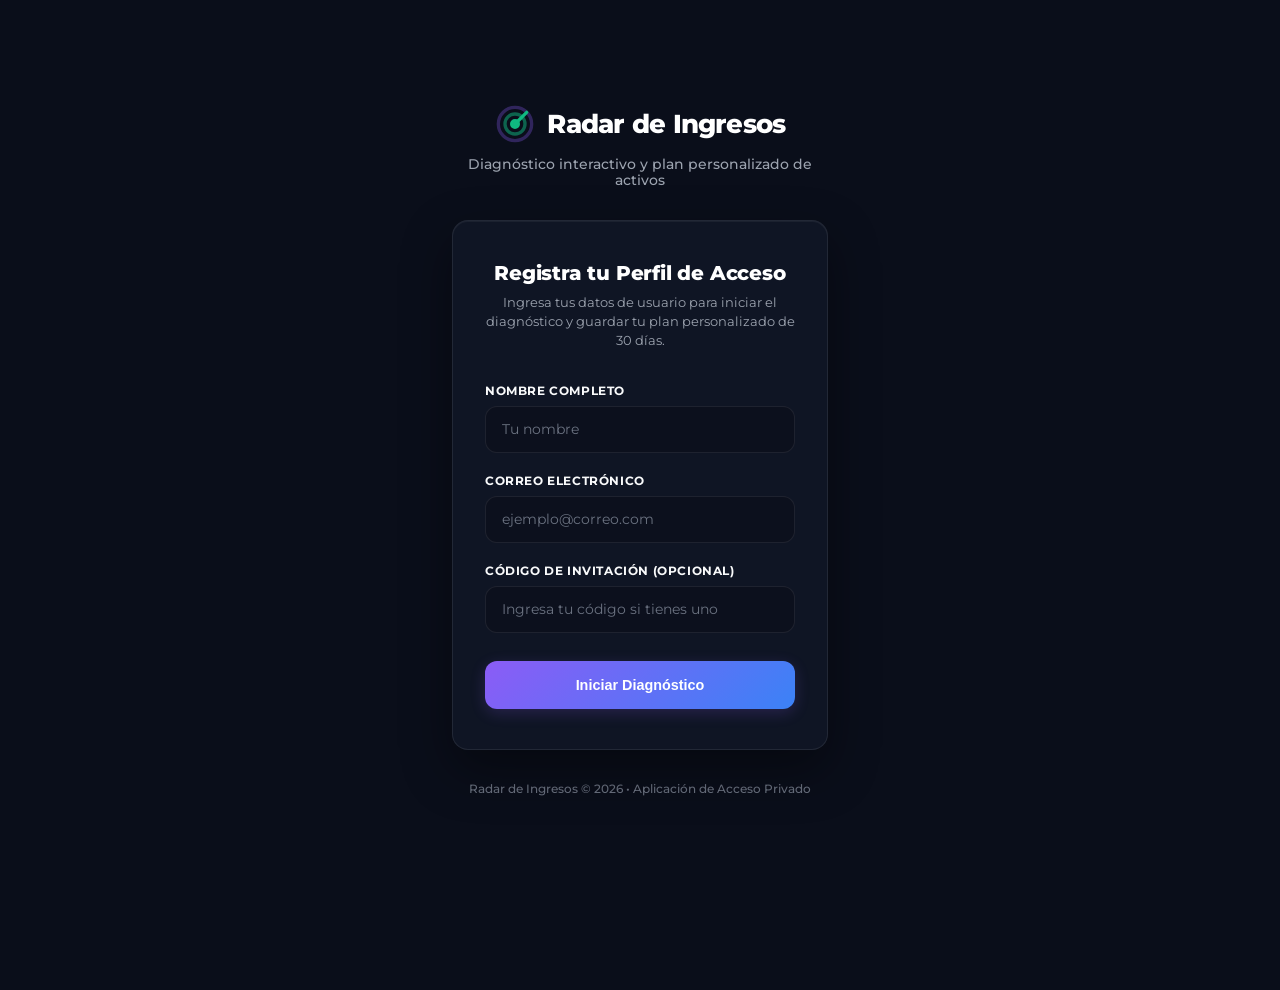
==== commit 406c69ca: "Refactor: Convert to native mobile PWA with initial login view and SVG icons" ====
--- a/app.html
+++ b/app.html
@@ -9,6 +9,13 @@
   <meta name="description" content="Dashboard de Radar de Ingresos. Accede a tu diagnóstico, plan de 30 días y herramientas adicionales.">
   <link rel="stylesheet" href="app_style.css">
   
+  <!-- Session Validation Safeguard -->
+  <script>
+    if (!localStorage.getItem('radar_username') || !localStorage.getItem('radar_useremail')) {
+      window.location.href = 'index.html';
+    }
+  </script>
+
   <!-- PWA Manifest -->
   <link rel="manifest" href="manifest.json">
   <meta name="theme-color" content="#0b0f19">
@@ -23,11 +30,18 @@
   <!-- Dashboard Container -->
   <div class="dashboard-container">
     
-    <!-- Sidebar Navigation -->
+    <!-- Sidebar Navigation (Desktop/Tablet) -->
     <aside class="sidebar" id="sidebar">
       <div class="sidebar-header">
         <div class="logo">
-          <div class="logo-icon"></div>
+          <div class="logo-icon">
+            <svg class="logo-icon-svg" viewBox="0 0 24 24" fill="none" stroke="currentColor" stroke-width="2">
+              <circle cx="12" cy="12" r="10" stroke="rgba(139, 92, 246, 0.3)"></circle>
+              <circle cx="12" cy="12" r="6" stroke="rgba(16, 185, 129, 0.5)"></circle>
+              <circle cx="12" cy="12" r="2" fill="#10b981" stroke="#10b981"></circle>
+              <line x1="12" y1="12" x2="19" y2="5" stroke="#10b981" stroke-width="2" stroke-linecap="round"></line>
+            </svg>
+          </div>
           <span>Radar de Ingresos</span>
         </div>
         <button class="mobile-toggle-btn" id="mobileCloseBtn">&times;</button>
@@ -84,9 +98,9 @@
 
       <!-- Sidebar Footer -->
       <div class="sidebar-footer">
-        <a href="index.html" class="logout-link">
+        <a href="#" class="logout-link" id="sidebarLogoutLink">
           <svg viewBox="0 0 24 24" class="logout-icon"><path d="M16,17V14H9V10H16V7L21,12L16,17M14,2A2,2 0 0,1 16,4V6H14V4H5V20H14V18H16V20A2,2 0 0,1 14,22H5A2,2 0 0,1 3,20V4A2,2 0 0,1 5,2H14Z"/></svg>
-          <span>Volver al Inicio</span>
+          <span>Cerrar Sesión</span>
         </a>
       </div>
     </aside>
@@ -101,7 +115,10 @@
           <h1 class="header-title" id="panelTitle">Radar de Ingresos</h1>
         </div>
         <div class="header-right">
-          <span class="current-date" id="currentDateDisplay">Domingo, 19 de Julio de 2026</span>
+          <span class="current-date" id="currentDateDisplay">Cargando fecha...</span>
+          <button class="header-logout-btn" id="headerLogoutBtn" title="Cerrar Sesión">
+            <svg viewBox="0 0 24 24" class="logout-icon"><path d="M16,17V14H9V10H16V7L21,12L16,17M14,2A2,2 0 0,1 16,4V6H14V4H5V20H14V18H16V20A2,2 0 0,1 14,22H5A2,2 0 0,1 3,20V4A2,2 0 0,1 5,2H14Z"/></svg>
+          </button>
         </div>
       </header>
 
@@ -125,7 +142,12 @@
             <form id="diagnosticForm" class="wizard-form">
               <!-- Step 1: Capital -->
               <div class="wizard-step-slide active" data-step="1">
-                <h3>💰 ¿Cuál es tu presupuesto inicial disponible?</h3>
+                <div class="question-header">
+                  <span class="question-icon-wrapper">
+                    <svg class="question-svg" viewBox="0 0 24 24" fill="none" stroke="currentColor" stroke-width="2" stroke-linecap="round" stroke-linejoin="round"><line x1="12" y1="1" x2="12" y2="23"></line><path d="M17 5H9.5a3.5 3.5 0 0 0 0 7h5a3.5 3.5 0 0 1 0 7H6"></path></svg>
+                  </span>
+                  <h3>¿Cuál es tu presupuesto inicial disponible?</h3>
+                </div>
                 <p class="step-desc">Este dinero se usará exclusivamente para herramientas indispensables, dominios o publicidad básica de validación. Excluye lo que no puedas perder.</p>
                 <div class="control-container">
                   <div class="slider-display">
@@ -148,7 +170,12 @@
 
               <!-- Step 2: Time -->
               <div class="wizard-step-slide" data-step="2">
-                <h3>📅 ¿Cuánto tiempo REAL a la semana puedes dedicarle?</h3>
+                <div class="question-header">
+                  <span class="question-icon-wrapper">
+                    <svg class="question-svg" viewBox="0 0 24 24" fill="none" stroke="currentColor" stroke-width="2" stroke-linecap="round" stroke-linejoin="round"><rect x="3" y="4" width="18" height="18" rx="2" ry="2"></rect><line x1="16" y1="2" x2="16" y2="6"></line><line x1="8" y1="2" x2="8" y2="6"></line><line x1="3" y1="10" x2="21" y2="10"></line></svg>
+                  </span>
+                  <h3>¿Cuánto tiempo REAL a la semana puedes dedicarle?</h3>
+                </div>
                 <p class="step-desc">Considera tus noches y fines de semana libres de forma sostenible. No sobredimensiones tus fuerzas.</p>
                 <div class="control-container">
                   <div class="slider-display">
@@ -172,53 +199,72 @@
 
               <!-- Step 3: Skills -->
               <div class="wizard-step-slide" data-step="3">
-                <h3>⚡ Selecciona tus habilidades actuales más fuertes</h3>
+                <div class="question-header">
+                  <span class="question-icon-wrapper">
+                    <svg class="question-svg" viewBox="0 0 24 24" fill="none" stroke="currentColor" stroke-width="2" stroke-linecap="round" stroke-linejoin="round"><polygon points="13 2 3 14 12 14 11 22 21 10 12 10 13 2"></polygon></svg>
+                  </span>
+                  <h3>Selecciona tus habilidades actuales más fuertes</h3>
+                </div>
                 <p class="step-desc">Selecciona las que manejes a nivel básico o intermedio. Si estás desde cero, elige "Ninguna / Iniciante".</p>
                 <div class="skills-grid-selector">
                   <div class="skill-card-option" data-skill="marketing">
-                    <span class="option-icon">📣</span>
+                    <span class="option-icon">
+                      <svg class="option-icon-svg" viewBox="0 0 24 24" fill="none" stroke="currentColor" stroke-width="2" stroke-linecap="round" stroke-linejoin="round"><path d="M23 3a10.9 10.9 0 0 1-3.14 1.53 4.48 4.48 0 0 0-7.86 3v1A10.66 10.66 0 0 1 3 4s-4 9 5 13a11.64 11.64 0 0 1-7 2c9 5 20 0 20-11.5a4.5 4.5 0 0 0-.08-.83A7.72 7.72 0 0 0 23 3z"></path></svg>
+                    </span>
                     <div class="option-info">
                       <h5>Marketing Digital</h5>
                       <span>Redes, pauta, SEO</span>
                     </div>
                   </div>
                   <div class="skill-card-option" data-skill="ventas">
-                    <span class="option-icon">🤝</span>
+                    <span class="option-icon">
+                      <svg class="option-icon-svg" viewBox="0 0 24 24" fill="none" stroke="currentColor" stroke-width="2" stroke-linecap="round" stroke-linejoin="round"><path d="M17 21v-2a4 4 0 0 0-4-4H5a4 4 0 0 0-4 4v2"></path><circle cx="9" cy="7" r="4"></circle><path d="M23 21v-2a4 4 0 0 0-3-3.87"></path><path d="M16 3.13a4 4 0 0 1 0 7.75"></path></svg>
+                    </span>
                     <div class="option-info">
                       <h5>Ventas y Negociación</h5>
                       <span>Cierre de llamadas, DMs</span>
                     </div>
                   </div>
                   <div class="skill-card-option" data-skill="diseno">
-                    <span class="option-icon">🎨</span>
+                    <span class="option-icon">
+                      <svg class="option-icon-svg" viewBox="0 0 24 24" fill="none" stroke="currentColor" stroke-width="2" stroke-linecap="round" stroke-linejoin="round"><path d="M12 22C17.5228 22 22 17.5228 22 12C22 6.47715 17.5228 2 12 2C6.47715 2 2 6.47715 2 12C2 17.5228 6.47715 22 12 22Z"></path><circle cx="7.5" cy="10.5" r="1.5" fill="currentColor"></circle><circle cx="11.5" cy="7.5" r="1.5" fill="currentColor"></circle><circle cx="16.5" cy="9.5" r="1.5" fill="currentColor"></circle><circle cx="15.5" cy="14.5" r="1.5" fill="currentColor"></circle></svg>
+                    </span>
                     <div class="option-info">
                       <h5>Diseño / Multimedia</h5>
                       <span>Canva, Photoshop, Figma</span>
                     </div>
                   </div>
                   <div class="skill-card-option" data-skill="programacion">
-                    <span class="option-icon">💻</span>
+                    <span class="option-icon">
+                      <svg class="option-icon-svg" viewBox="0 0 24 24" fill="none" stroke="currentColor" stroke-width="2" stroke-linecap="round" stroke-linejoin="round"><polyline points="16 18 22 12 16 6"></polyline><polyline points="8 6 2 12 8 18"></polyline></svg>
+                    </span>
                     <div class="option-info">
                       <h5>Programación / Tech</h5>
                       <span>Websites, bases de datos</span>
                     </div>
                   </div>
                   <div class="skill-card-option" data-skill="redaccion">
-                    <span class="option-icon">✍️</span>
+                    <span class="option-icon">
+                      <svg class="option-icon-svg" viewBox="0 0 24 24" fill="none" stroke="currentColor" stroke-width="2" stroke-linecap="round" stroke-linejoin="round"><path d="M11 4H4a2 2 0 0 0-2 2v14a2 2 0 0 0 2 2h14a2 2 0 0 0 2-2v-7"></path><path d="M18.5 2.5a2.121 2.121 0 1 1 3 3L12 15l-4 1 1-4z"></path></svg>
+                    </span>
                     <div class="option-info">
                       <h5>Redacción / Guiones</h5>
                       <span>Copywriting, blogs, guion</span>
                     </div>
                   </div>
                   <div class="skill-card-option" data-skill="video">
-                    <span class="option-icon">✂️</span>
+                    <span class="option-icon">
+                      <svg class="option-icon-svg" viewBox="0 0 24 24" fill="none" stroke="currentColor" stroke-width="2" stroke-linecap="round" stroke-linejoin="round"><polygon points="23 7 16 12 23 17 23 7"></polygon><rect x="1" y="5" width="15" height="14" rx="2" ry="2"></rect></svg>
+                    </span>
                     <div class="option-info">
                       <h5>Edición de Video</h5>
                       <span>CapCut, Premiere, TikToks</span>
                     </div>
                   </div>
                   <div class="skill-card-option active" data-skill="ninguna">
-                    <span class="option-icon">🧠</span>
+                    <span class="option-icon">
+                      <svg class="option-icon-svg" viewBox="0 0 24 24" fill="none" stroke="currentColor" stroke-width="2" stroke-linecap="round" stroke-linejoin="round"><circle cx="12" cy="12" r="10"></circle><path d="M9.09 9a3 3 0 0 1 5.83 1c0 2-3 3-3 3"></path><line x1="12" y1="17" x2="12.01" y2="17"></line></svg>
+                    </span>
                     <div class="option-info">
                       <h5>Ninguna / Iniciante</h5>
                       <span>Dispuesto a aprender</span>
@@ -233,13 +279,20 @@
 
               <!-- Step 4: Risk Tolerance -->
               <div class="wizard-step-slide" data-step="4">
-                <h3>🛡️ ¿Cuál es tu tolerancia al riesgo psicológico y financiero?</h3>
+                <div class="question-header">
+                  <span class="question-icon-wrapper">
+                    <svg class="question-svg" viewBox="0 0 24 24" fill="none" stroke="currentColor" stroke-width="2" stroke-linecap="round" stroke-linejoin="round"><path d="M12 22s8-4 8-10V5l-8-3-8 3v7c0 6 8 10 8 10z"></path></svg>
+                  </span>
+                  <h3>¿Cuál es tu tolerancia al riesgo psicológico y financiero?</h3>
+                </div>
                 <p class="step-desc">Determina qué tan cómodo te sientes invirtiendo presupuesto antes de asegurar tus primeros resultados.</p>
                 <div class="radio-card-selector">
                   <label class="radio-card">
                     <input type="radio" name="wizardRisk" value="bajo" checked>
                     <div class="radio-card-content">
-                      <span class="radio-icon">🟢</span>
+                      <span class="option-icon">
+                        <svg class="option-icon-svg risk-low" viewBox="0 0 24 24" fill="none" stroke="#10b981" stroke-width="2"><circle cx="12" cy="12" r="10" fill="rgba(16, 185, 129, 0.1)"></circle><circle cx="12" cy="12" r="4" fill="#10b981"></circle></svg>
+                      </span>
                       <div class="radio-text">
                         <h5>Bajo Riesgo</h5>
                         <span>Prefiero no gastar casi nada. Acepto avanzar más despacio.</span>
@@ -249,7 +302,9 @@
                   <label class="radio-card">
                     <input type="radio" name="wizardRisk" value="medio">
                     <div class="radio-card-content">
-                      <span class="radio-icon">🟡</span>
+                      <span class="option-icon">
+                        <svg class="option-icon-svg risk-medium" viewBox="0 0 24 24" fill="none" stroke="#3b82f6" stroke-width="2"><circle cx="12" cy="12" r="10" fill="rgba(59, 130, 246, 0.1)"></circle><circle cx="12" cy="12" r="4" fill="#3b82f6"></circle></svg>
+                      </span>
                       <div class="radio-text">
                         <h5>Riesgo Moderado</h5>
                         <span>Puedo gastar en herramientas básicas de inicio ($100-$300).</span>
@@ -259,7 +314,9 @@
                   <label class="radio-card">
                     <input type="radio" name="wizardRisk" value="alto">
                     <div class="radio-card-content">
-                      <span class="radio-icon">🔴</span>
+                      <span class="option-icon">
+                        <svg class="option-icon-svg risk-high" viewBox="0 0 24 24" fill="none" stroke="#ef4444" stroke-width="2"><circle cx="12" cy="12" r="10" fill="rgba(239, 68, 68, 0.1)"></circle><circle cx="12" cy="12" r="4" fill="#ef4444"></circle></svg>
+                      </span>
                       <div class="radio-text">
                         <h5>Riesgo Alto</h5>
                         <span>Invertiré lo necesario en pauta para forzar conversiones rápidas.</span>
@@ -275,13 +332,20 @@
 
               <!-- Step 5: Primary Goal -->
               <div class="wizard-step-slide" data-step="5">
-                <h3>🎯 ¿Cuál es tu objetivo prioritario a corto y mediano plazo?</h3>
+                <div class="question-header">
+                  <span class="question-icon-wrapper">
+                    <svg class="question-svg" viewBox="0 0 24 24" fill="none" stroke="currentColor" stroke-width="2" stroke-linecap="round" stroke-linejoin="round"><circle cx="12" cy="12" r="10"></circle><circle cx="12" cy="12" r="6"></circle><circle cx="12" cy="12" r="2"></circle></svg>
+                  </span>
+                  <h3>¿Cuál es tu objetivo prioritario a corto y mediano plazo?</h3>
+                </div>
                 <p class="step-desc">Define el foco estratégico que buscas para esta nueva fuente de ingresos.</p>
                 <div class="radio-card-selector">
                   <label class="radio-card">
                     <input type="radio" name="wizardGoal" value="rapido" checked>
                     <div class="radio-card-content">
-                      <span class="radio-icon">⚡</span>
+                      <span class="option-icon">
+                        <svg class="option-icon-svg" viewBox="0 0 24 24" fill="none" stroke="currentColor" stroke-width="2" stroke-linecap="round" stroke-linejoin="round"><polygon points="13 2 3 14 12 14 11 22 21 10 12 10 13 2"></polygon></svg>
+                      </span>
                       <div class="radio-text">
                         <h5>Monetización Rápida</h5>
                         <span>Quiero mis primeros dólares extra en 30 días sin complicaciones.</span>
@@ -291,7 +355,9 @@
                   <label class="radio-card">
                     <input type="radio" name="wizardGoal" value="activo">
                     <div class="radio-card-content">
-                      <span class="radio-icon">🏢</span>
+                      <span class="option-icon">
+                        <svg class="option-icon-svg" viewBox="0 0 24 24" fill="none" stroke="currentColor" stroke-width="2" stroke-linecap="round" stroke-linejoin="round"><rect x="3" y="3" width="7" height="9"></rect><rect x="14" y="3" width="7" height="5"></rect><rect x="14" y="12" width="7" height="9"></rect><rect x="3" y="16" width="7" height="5"></rect></svg>
+                      </span>
                       <div class="radio-text">
                         <h5>Construcción de Activo</h5>
                         <span>Quiero crear una oferta sólida escalable que se convierta en empresa.</span>
@@ -301,7 +367,9 @@
                   <label class="radio-card">
                     <input type="radio" name="wizardGoal" value="automatizado">
                     <div class="radio-card-content">
-                      <span class="radio-icon">🤖</span>
+                      <span class="option-icon">
+                        <svg class="option-icon-svg" viewBox="0 0 24 24" fill="none" stroke="currentColor" stroke-width="2" stroke-linecap="round" stroke-linejoin="round"><circle cx="12" cy="12" r="10"></circle><path d="M12 8v4l3 3"></path></svg>
+                      </span>
                       <div class="radio-text">
                         <h5>Ingreso Pasivo / Automatizado</h5>
                         <span>Prefiero vender activos digitales que funcionen mientras duermo.</span>
@@ -355,7 +423,10 @@
             <div class="glass-card plan-30days-card" style="margin-top: 2rem;">
               <div class="plan-header-row">
                 <div>
-                  <h3>📅 Hoja de Ruta Exacta: Plan de 30 Días</h3>
+                  <h3 style="display: flex; align-items: center; gap: 0.5rem;">
+                    <svg style="width: 20px; height: 20px; color: var(--accent-purple);" viewBox="0 0 24 24" fill="none" stroke="currentColor" stroke-width="2"><rect x="3" y="4" width="18" height="18" rx="2" ry="2"></rect><line x1="16" y1="2" x2="16" y2="6"></line><line x1="8" y1="2" x2="8" y2="6"></line><line x1="3" y1="10" x2="21" y2="10"></line></svg>
+                    Hoja de Ruta Exacta: Plan de 30 Días
+                  </h3>
                   <p style="color: var(--text-secondary); font-size: 0.9rem;">Sigue las tareas diarias para validar y lanzar tu activo. Tu progreso se guarda automáticamente.</p>
                 </div>
                 <div class="plan-progress-wrapper">
@@ -430,7 +501,12 @@
           <div class="container-split">
             <!-- Form Card -->
             <div class="glass-card form-antihumo">
-              <h3>🧪 Bono 1: Filtro Antihumo</h3>
+              <div class="question-header" style="margin-bottom: 0.5rem;">
+                <span class="question-icon-wrapper">
+                  <svg class="question-svg" viewBox="0 0 24 24" fill="none" stroke="currentColor" stroke-width="2" stroke-linecap="round" stroke-linejoin="round"><circle cx="12" cy="12" r="10"></circle><line x1="12" y1="16" x2="12" y2="12"></line><line x1="12" y1="8" x2="12.01" y2="8"></line></svg>
+                </span>
+                <h3>Bono 1: Filtro Antihumo</h3>
+              </div>
               <p class="subtitle-panel">Calcula el riesgo oculto de cualquier propuesta de negocio digital que hayas visto en redes antes de gastar tu dinero.</p>
               
               <form id="antihumoForm" class="panel-form">
@@ -476,7 +552,12 @@
           <div class="container-split">
             <!-- Controls Card -->
             <div class="glass-card agenda-controls">
-              <h3>📅 Bono 2: Agenda Viable</h3>
+              <div class="question-header" style="margin-bottom: 0.5rem;">
+                <span class="question-icon-wrapper">
+                  <svg class="question-svg" viewBox="0 0 24 24" fill="none" stroke="currentColor" stroke-width="2" stroke-linecap="round" stroke-linejoin="round"><rect x="3" y="4" width="18" height="18" rx="2" ry="2"></rect><line x1="16" y1="2" x2="16" y2="6"></line><line x1="8" y1="2" x2="8" y2="6"></line><line x1="3" y1="10" x2="21" y2="10"></line></svg>
+                </span>
+                <h3>Bono 2: Agenda Viable</h3>
+              </div>
               <p class="subtitle-panel">Ajusta tus tareas diarias a tus horas libres reales sin sacrificar tus horas indispensables de sueño.</p>
               
               <form id="agendaForm" class="panel-form">
@@ -522,7 +603,7 @@
                 <div class="result-placeholder">Genera tu agenda viable para visualizar tu semana.</div>
               </div>
               <div id="agendaActionContainer" style="display: none; margin-top: 1.5rem; display: flex; justify-content: flex-end;">
-                <button type="button" class="btn-secondary" id="exportAgendaBtn" style="padding: 0.7rem 1.2rem; font-size: 0.85rem;">💾 Descargar Agenda (.txt)</button>
+                <button type="button" class="btn-secondary" id="exportAgendaBtn" style="padding: 0.7rem 1.2rem; font-size: 0.85rem;">Descargar Agenda (.txt)</button>
               </div>
             </div>
           </div>
@@ -533,7 +614,10 @@
           <div class="glass-card checklist-main-card">
             <div class="checklist-header-row">
               <div>
-                <h3>🚀 Bono 3: Checklist de Arranque de 48 Horas</h3>
+                <h3 style="display: flex; align-items: center; gap: 0.5rem;">
+                  <svg style="width: 24px; height: 24px; color: var(--accent-green);" viewBox="0 0 24 24" fill="none" stroke="currentColor" stroke-width="2" stroke-linecap="round" stroke-linejoin="round"><path d="M22 11.08V12a10 10 0 1 1-5.93-9.14"></path><polyline points="22 4 12 14.01 9 11.01"></polyline></svg>
+                  Bono 3: Checklist de Arranque de 48 Horas
+                </h3>
                 <p style="color: var(--text-secondary); font-size: 0.95rem; margin-top: 0.25rem;">La infraestructura digital básica y las plantillas exactas que necesitas según tu ruta recomendada.</p>
               </div>
               <div class="checklist-route-badge" id="checklistRouteName">Cargando Ruta...</div>
@@ -542,7 +626,10 @@
             <div class="checklist-split-content" style="margin-top: 2rem; display: grid; grid-template-columns: 1fr 1fr; gap: 2rem;">
               <!-- Left: Tools & Links -->
               <div class="checklist-tools-column">
-                <h4>🛠️ Herramientas Clave para Configurar</h4>
+                <h4 style="display: flex; align-items: center; gap: 0.5rem;">
+                  <svg style="width: 18px; height: 18px; color: var(--accent-purple);" viewBox="0 0 24 24" fill="none" stroke="currentColor" stroke-width="2" stroke-linecap="round" stroke-linejoin="round"><path d="M14.7 6.3a1 1 0 0 0 0 1.4l1.6 1.6a1 1 0 0 0 1.4 0l3.77-3.77a6 6 0 0 1-7.94 7.94l-6.91 6.91a2.12 2.12 0 0 1-3-3l6.91-6.91a6 6 0 0 1 7.94-7.94l-3.76 3.76z"></path></svg>
+                  Herramientas Clave para Configurar
+                </h4>
                 <p style="color: var(--text-muted); font-size: 0.8rem; margin-bottom: 1rem;">Todas las herramientas propuestas tienen versión gratuita o de prueba sin tarjeta.</p>
                 <div class="tools-list-container" id="checklistToolsList">
                   <!-- Dynamic JS -->
@@ -551,7 +638,10 @@
               
               <!-- Right: Templates -->
               <div class="checklist-templates-column">
-                <h4>📄 Plantillas Listas para Copiar</h4>
+                <h4 style="display: flex; align-items: center; gap: 0.5rem;">
+                  <svg style="width: 18px; height: 18px; color: var(--accent-blue);" viewBox="0 0 24 24" fill="none" stroke="currentColor" stroke-width="2" stroke-linecap="round" stroke-linejoin="round"><path d="M14 2H6a2 2 0 0 0-2 2v16a2 2 0 0 0 2 2h12a2 2 0 0 0 2-2V8z"></path><polyline points="14 2 14 8 20 8"></polyline><line x1="16" y1="13" x2="8" y2="13"></line><line x1="16" y1="17" x2="8" y2="17"></line><polyline points="10 9 9 9 8 9"></polyline></svg>
+                  Plantillas Listas para Copiar
+                </h4>
                 <p style="color: var(--text-muted); font-size: 0.8rem; margin-bottom: 1rem;">Haz clic en el botón de copiar y utilízalos para tus primeros contactos.</p>
                 <div class="templates-container" id="checklistTemplatesList">
                   <!-- Dynamic JS -->
@@ -564,7 +654,12 @@
         <!-- SECTION 5: RECALIBRADOR PANEL -->
         <section id="recalibrador-panel" class="tab-panel">
           <div class="glass-card recalibrador-card" style="max-width: 800px; margin: 0 auto;">
-            <h3>🔄 Bono 4: Recalibrador Mensual de Estrategia</h3>
+            <div class="question-header" style="margin-bottom: 0.5rem;">
+              <span class="question-icon-wrapper">
+                <svg class="question-svg" viewBox="0 0 24 24" fill="none" stroke="currentColor" stroke-width="2" stroke-linecap="round" stroke-linejoin="round"><path d="M21.5 2v6h-6M21.34 15.57a10 10 0 1 1-.57-8.38l5.67-5.67"></path></svg>
+              </span>
+              <h3>Bono 4: Recalibrador Mensual de Estrategia</h3>
+            </div>
             <p style="color: var(--text-secondary); margin-bottom: 2rem;">¿Te has estancado en el día 15 o tus condiciones de tiempo/dinero cambiaron? Selecciona tu obstáculo para recalibrar tu plan.</p>
             
             <form id="recalibradorForm" class="panel-form" style="max-width: 100%;">
@@ -583,7 +678,9 @@
                   <label class="radio-card">
                     <input type="radio" name="recalBlocker" value="tiempo" checked>
                     <div class="radio-card-content">
-                      <span class="radio-icon">⏰</span>
+                      <span class="option-icon">
+                        <svg class="option-icon-svg" viewBox="0 0 24 24" fill="none" stroke="currentColor" stroke-width="2"><circle cx="12" cy="12" r="10"></circle><polyline points="12 6 12 12 16 14"></polyline></svg>
+                      </span>
                       <div class="radio-text">
                         <h5>Falta de Tiempo Real</h5>
                         <span>Mi trabajo me consume y no llego a cumplir las tareas diarias.</span>
@@ -593,7 +690,9 @@
                   <label class="radio-card">
                     <input type="radio" name="recalBlocker" value="tecnico">
                     <div class="radio-card-content">
-                      <span class="radio-icon">🔧</span>
+                      <span class="option-icon">
+                        <svg class="option-icon-svg" viewBox="0 0 24 24" fill="none" stroke="currentColor" stroke-width="2" stroke-linecap="round" stroke-linejoin="round"><path d="M14.7 6.3a1 1 0 0 0 0 1.4l1.6 1.6a1 1 0 0 0 1.4 0l3.77-3.77a6 6 0 0 1-7.94 7.94l-6.91 6.91a2.12 2.12 0 0 1-3-3l6.91-6.91a6 6 0 0 1 7.94-7.94l-3.76 3.76z"></path></svg>
+                      </span>
                       <div class="radio-text">
                         <h5>Bloqueo Técnico</h5>
                         <span>Me trabé configurando la landing page, el dominio o las herramientas.</span>
@@ -603,7 +702,9 @@
                   <label class="radio-card">
                     <input type="radio" name="recalBlocker" value="leads">
                     <div class="radio-card-content">
-                      <span class="radio-icon">📣</span>
+                      <span class="option-icon">
+                        <svg class="option-icon-svg" viewBox="0 0 24 24" fill="none" stroke="currentColor" stroke-width="2" stroke-linecap="round" stroke-linejoin="round"><path d="M23 3a10.9 10.9 0 0 1-3.14 1.53 4.48 4.48 0 0 0-7.86 3v1A10.66 10.66 0 0 1 3 4s-4 9 5 13a11.64 11.64 0 0 1-7 2c9 5 20 0 20-11.5a4.5 4.5 0 0 0-.08-.83A7.72 7.72 0 0 0 23 3z"></path></svg>
+                      </span>
                       <div class="radio-text">
                         <h5>No consigo Lead / Tráfico</h5>
                         <span>Publico contenidos o escribo pero nadie me responde ni visita mi oferta.</span>
@@ -613,7 +714,9 @@
                   <label class="radio-card">
                     <input type="radio" name="recalBlocker" value="ventas">
                     <div class="radio-card-content">
-                      <span class="radio-icon">💰</span>
+                      <span class="option-icon">
+                        <svg class="option-icon-svg" viewBox="0 0 24 24" fill="none" stroke="currentColor" stroke-width="2" stroke-linecap="round" stroke-linejoin="round"><line x1="12" y1="1" x2="12" y2="23"></line><path d="M17 5H9.5a3.5 3.5 0 0 0 0 7h5a3.5 3.5 0 0 1 0 7H6"></path></svg>
+                      </span>
                       <div class="radio-text">
                         <h5>Tengo interesados pero 0 Ventas</h5>
                         <span>He chateado con prospectos o me han preguntado pero al dar el precio desaparecen.</span>
@@ -636,12 +739,46 @@
     </main>
 
   </div>
+
+  <!-- Bottom Navigation Tab Bar (Mobile/Tablet Only) -->
+  <nav class="bottom-nav">
+    <a href="#" class="bottom-nav-item active" data-target="radar-panel" id="bottom-nav-radar">
+      <svg class="bottom-nav-icon" viewBox="0 0 24 24" fill="none" stroke="currentColor" stroke-width="2">
+        <circle cx="12" cy="12" r="10" stroke="rgba(139, 92, 246, 0.3)"></circle>
+        <circle cx="12" cy="12" r="6" stroke="rgba(16, 185, 129, 0.5)"></circle>
+        <circle cx="12" cy="12" r="2" fill="currentColor"></circle>
+        <line x1="12" y1="12" x2="19" y2="5" stroke-width="2" stroke-linecap="round"></line>
+      </svg>
+      <span>Radar</span>
+    </a>
+    <a href="#" class="bottom-nav-item" data-target="antihumo-panel" id="bottom-nav-antihumo">
+      <svg class="bottom-nav-icon" viewBox="0 0 24 24" fill="none" stroke="currentColor" stroke-width="2"><circle cx="12" cy="12" r="10"></circle><line x1="12" y1="16" x2="12" y2="12"></line><line x1="12" y1="8" x2="12.01" y2="8"></line></svg>
+      <span>Antihumo</span>
+    </a>
+    <a href="#" class="bottom-nav-item" data-target="agenda-panel" id="bottom-nav-agenda">
+      <svg class="bottom-nav-icon" viewBox="0 0 24 24" fill="none" stroke="currentColor" stroke-width="2"><rect x="3" y="4" width="18" height="18" rx="2" ry="2"></rect><line x1="16" y1="2" x2="16" y2="6"></line><line x1="8" y1="2" x2="8" y2="6"></line><line x1="3" y1="10" x2="21" y2="10"></line></svg>
+      <span>Agenda</span>
+    </a>
+    <a href="#" class="bottom-nav-item" data-target="checklist-panel" id="bottom-nav-checklist">
+      <svg class="bottom-nav-icon" viewBox="0 0 24 24" fill="none" stroke="currentColor" stroke-width="2" stroke-linecap="round" stroke-linejoin="round"><path d="M22 11.08V12a10 10 0 1 1-5.93-9.14"></path><polyline points="22 4 12 14.01 9 11.01"></polyline></svg>
+      <span>Checklist</span>
+    </a>
+    <a href="#" class="bottom-nav-item" data-target="recalibrador-panel" id="bottom-nav-recalibrador">
+      <svg class="bottom-nav-icon" viewBox="0 0 24 24" fill="none" stroke="currentColor" stroke-width="2" stroke-linecap="round" stroke-linejoin="round"><path d="M21.5 2v6h-6M21.34 15.57a10 10 0 1 1-.57-8.38l5.67-5.67"></path></svg>
+      <span>Recalibrar</span>
+    </a>
+  </nav>
 
   <!-- PWA Install Banner -->
   <div class="pwa-install-banner" id="pwaInstallBanner" style="display: none;">
     <div class="pwa-banner-content glass-card">
       <span class="pwa-close-btn" id="pwaCloseBannerBtn">&times;</span>
-      <div class="pwa-icon-glow">📲</div>
+      <div class="pwa-icon-glow">
+        <svg class="pwa-icon-svg" viewBox="0 0 24 24" fill="none" stroke="currentColor" stroke-width="2">
+          <rect x="5" y="2" width="14" height="20" rx="2" ry="2"></rect>
+          <line x1="12" y1="18" x2="12.01" y2="18"></line>
+        </svg>
+      </div>
       <div class="pwa-text-group">
         <h4>Instalar Radar de Ingresos</h4>
         <p>Agrégala a tu pantalla de inicio para usarla como una aplicación normal, más rápido y sin internet.</p>
@@ -667,4 +804,4 @@
 
   <script src="app_dashboard.js"></script>
 </body>
-</html>+</html>
